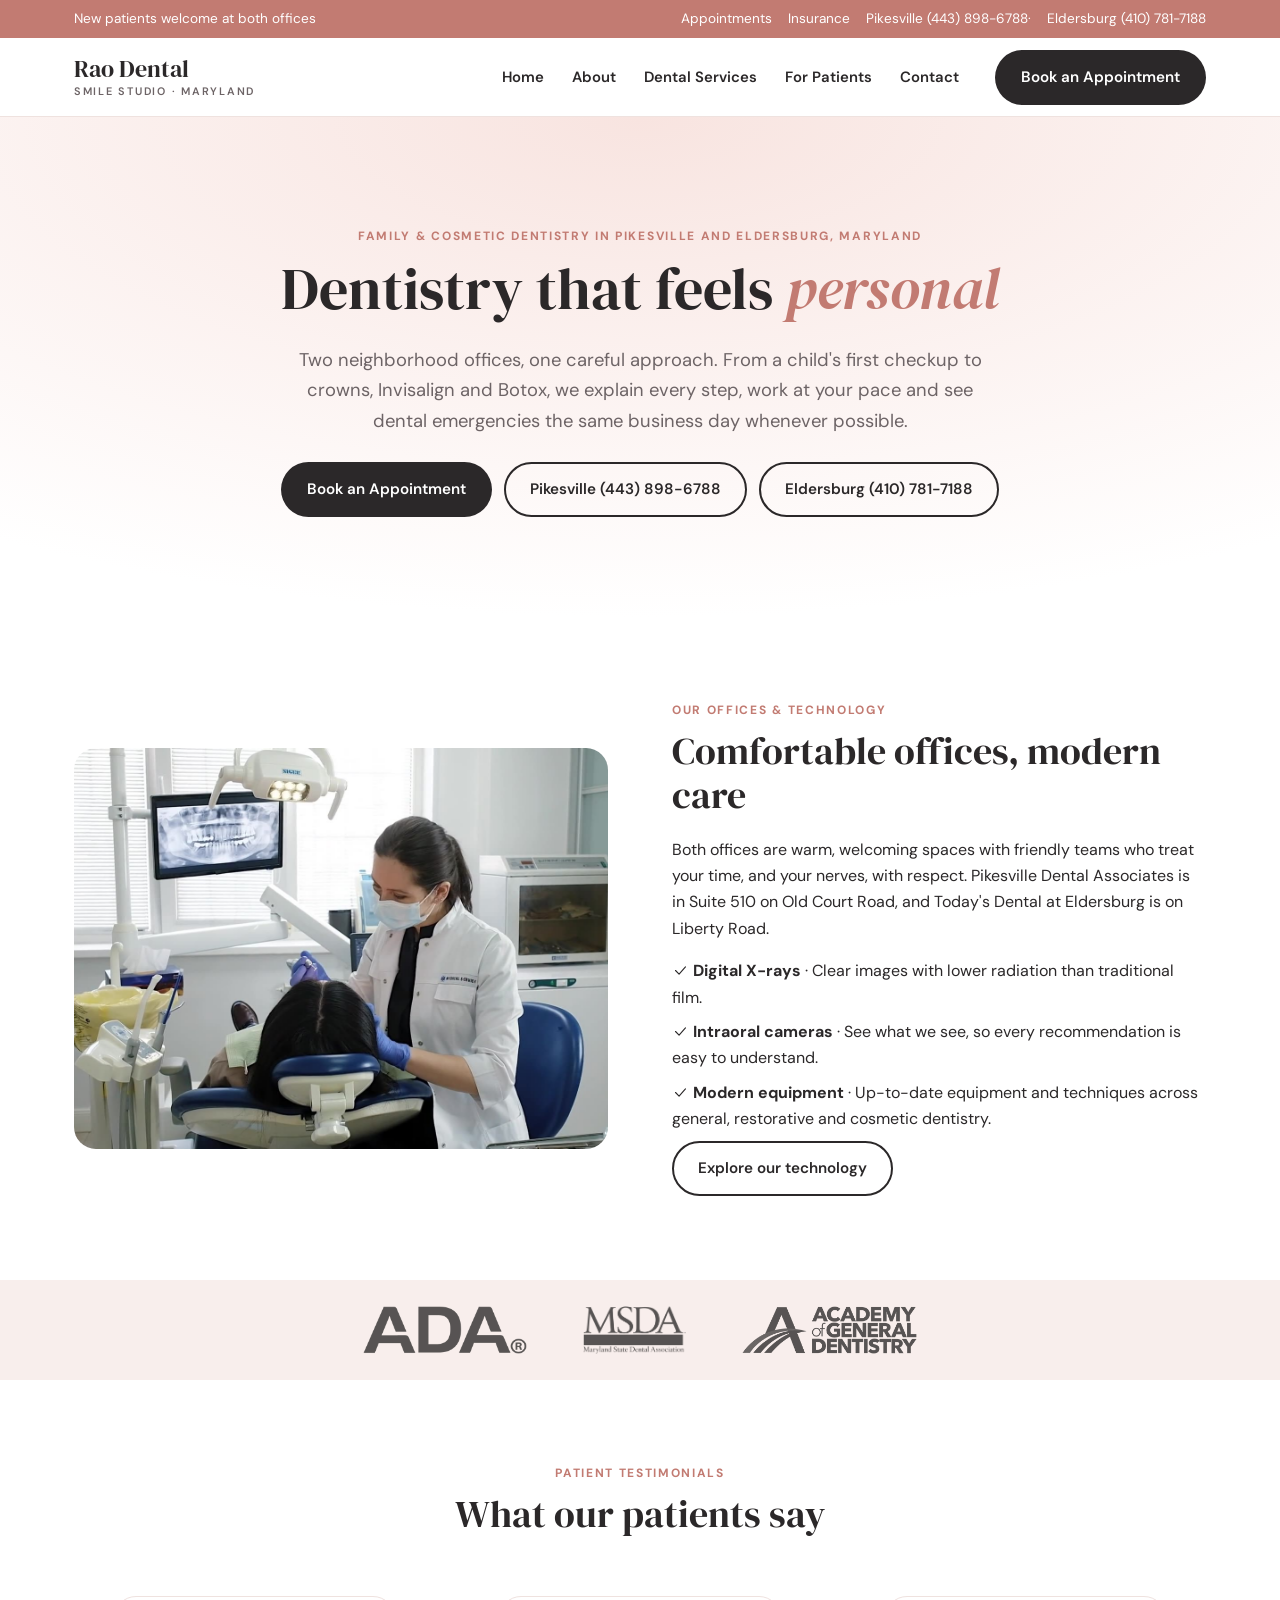
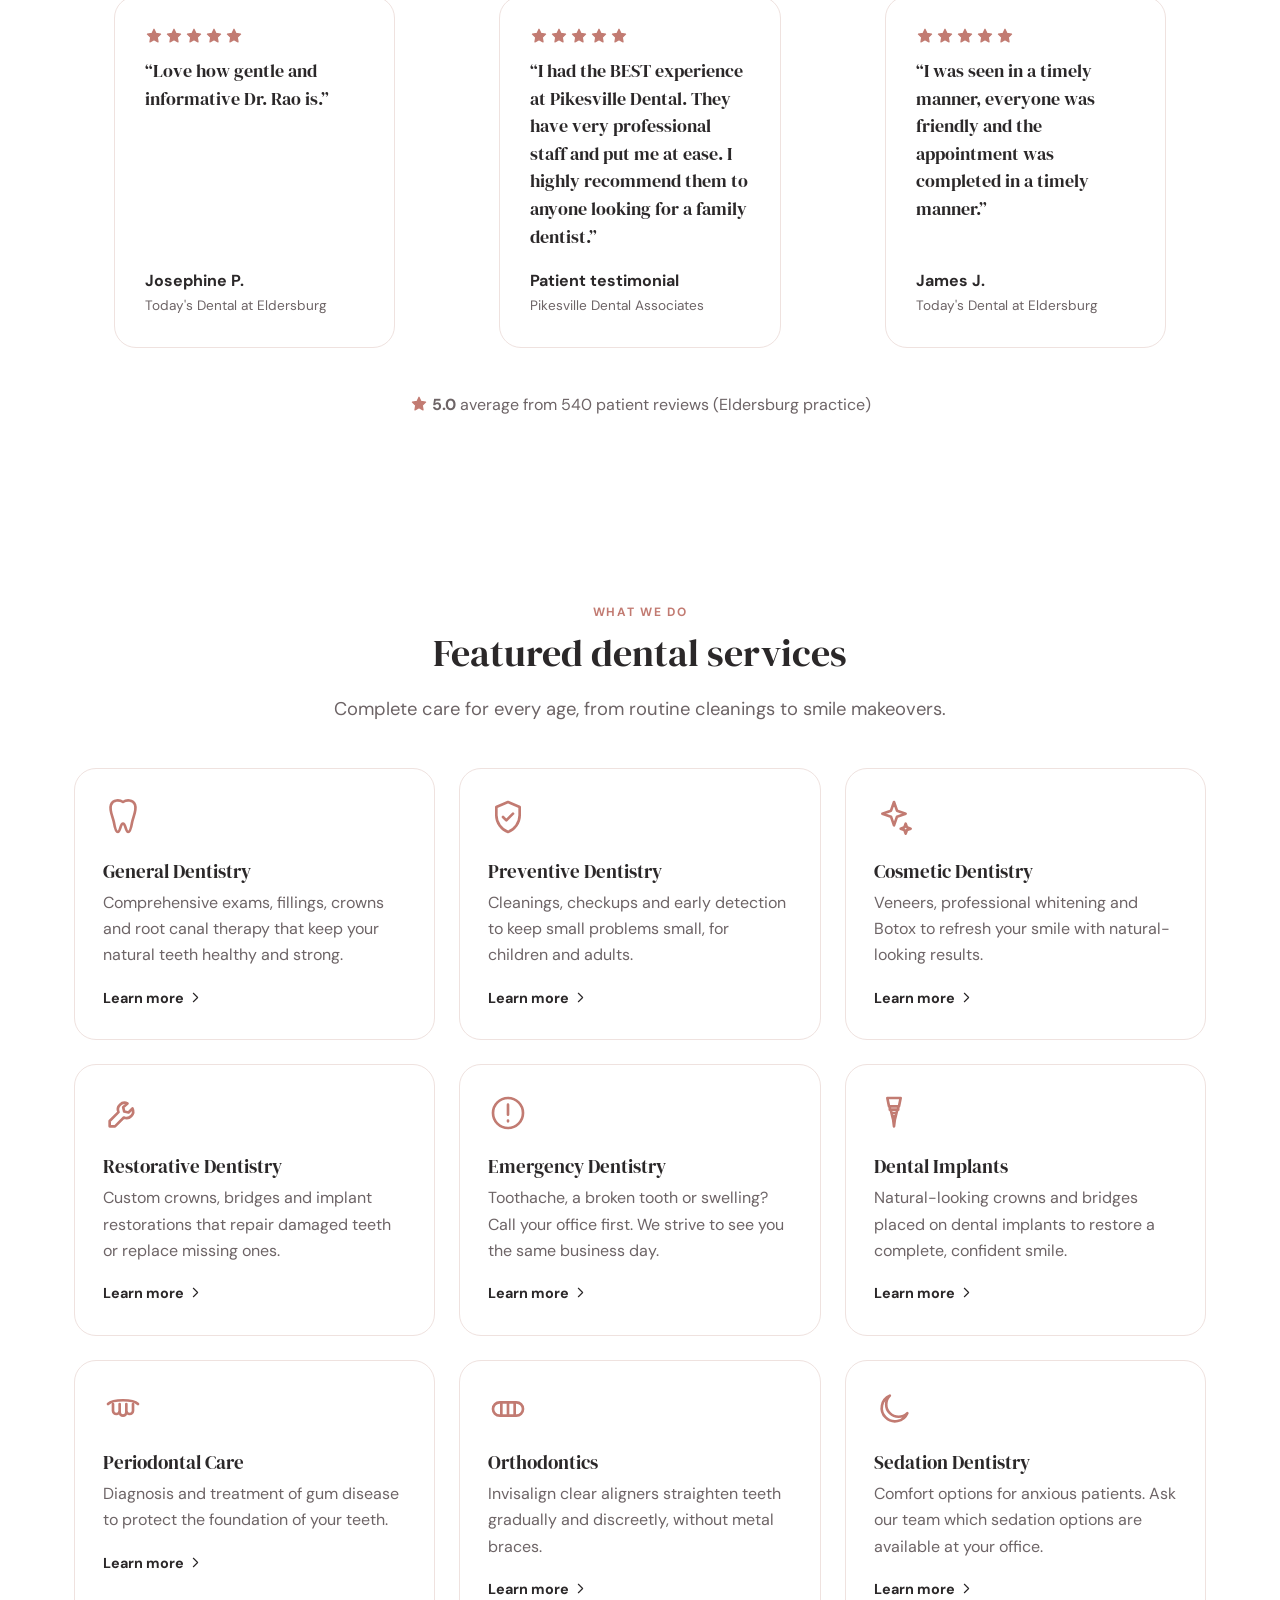
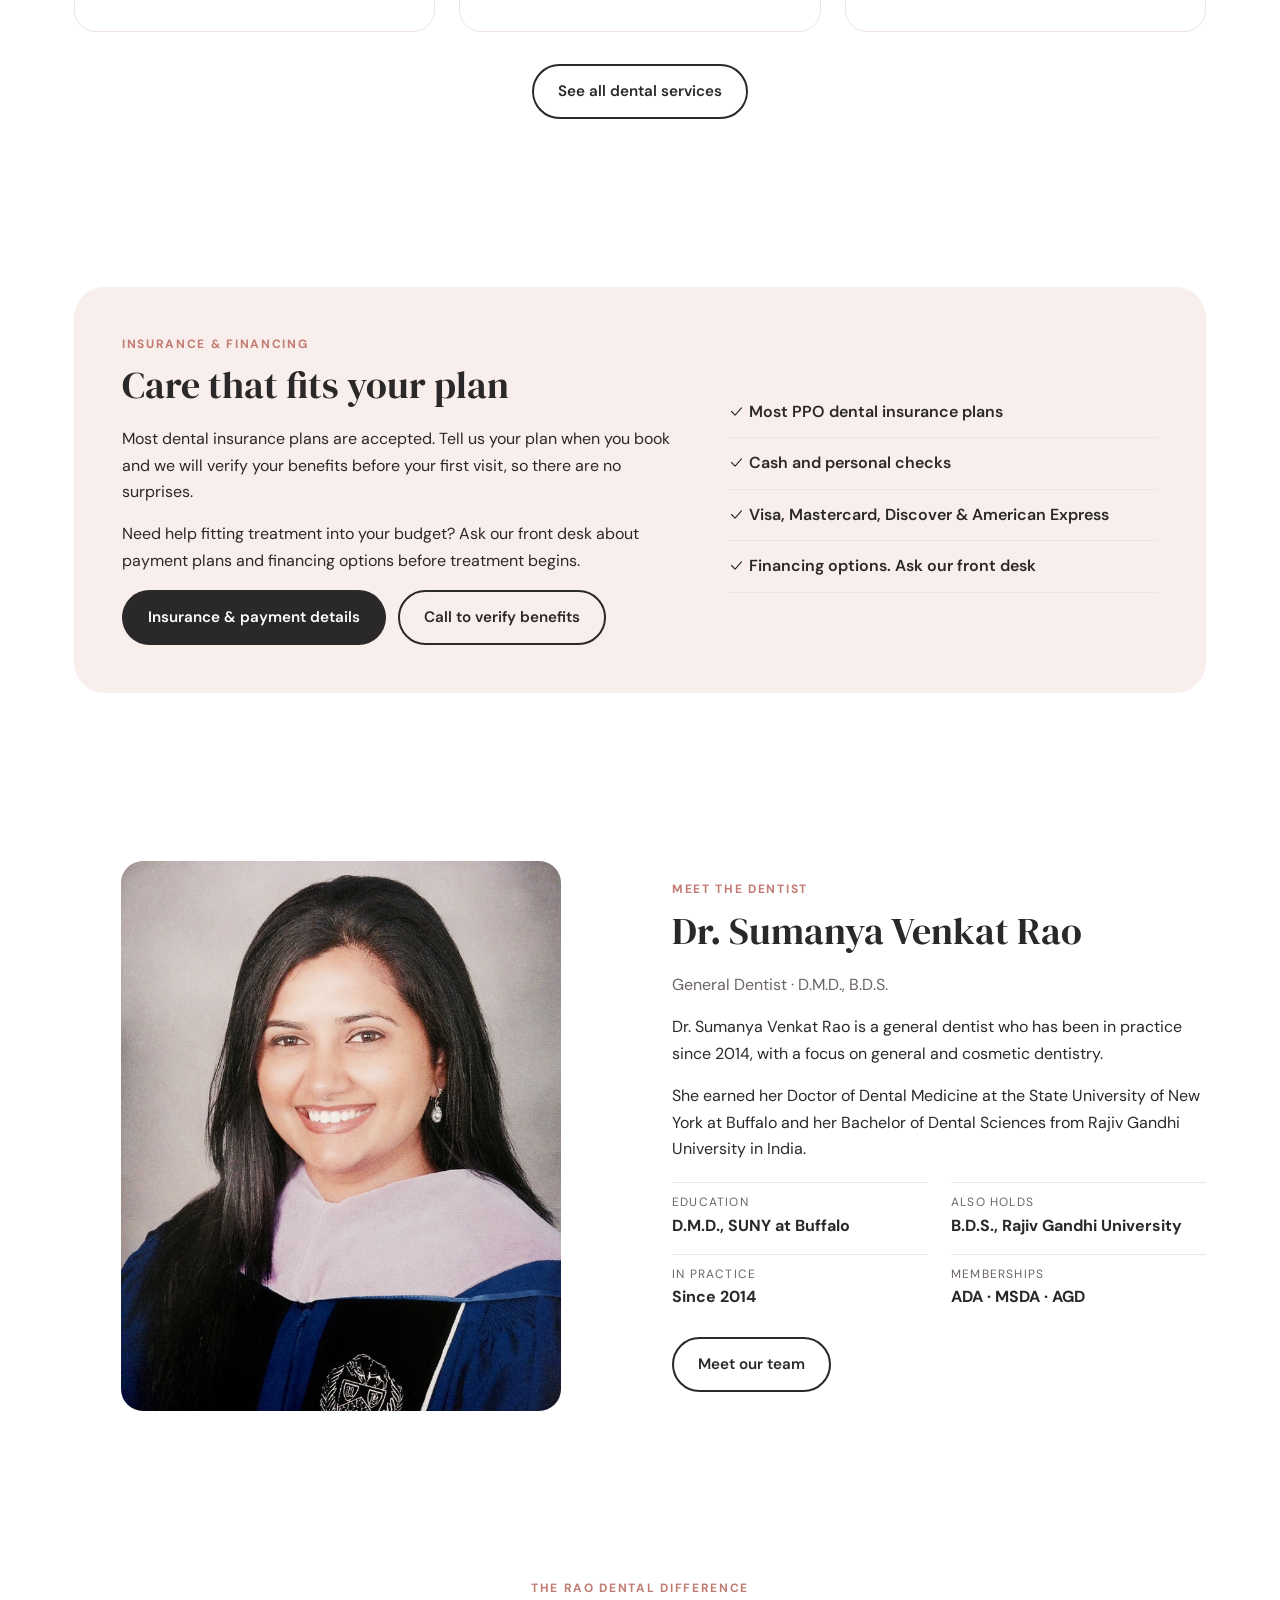
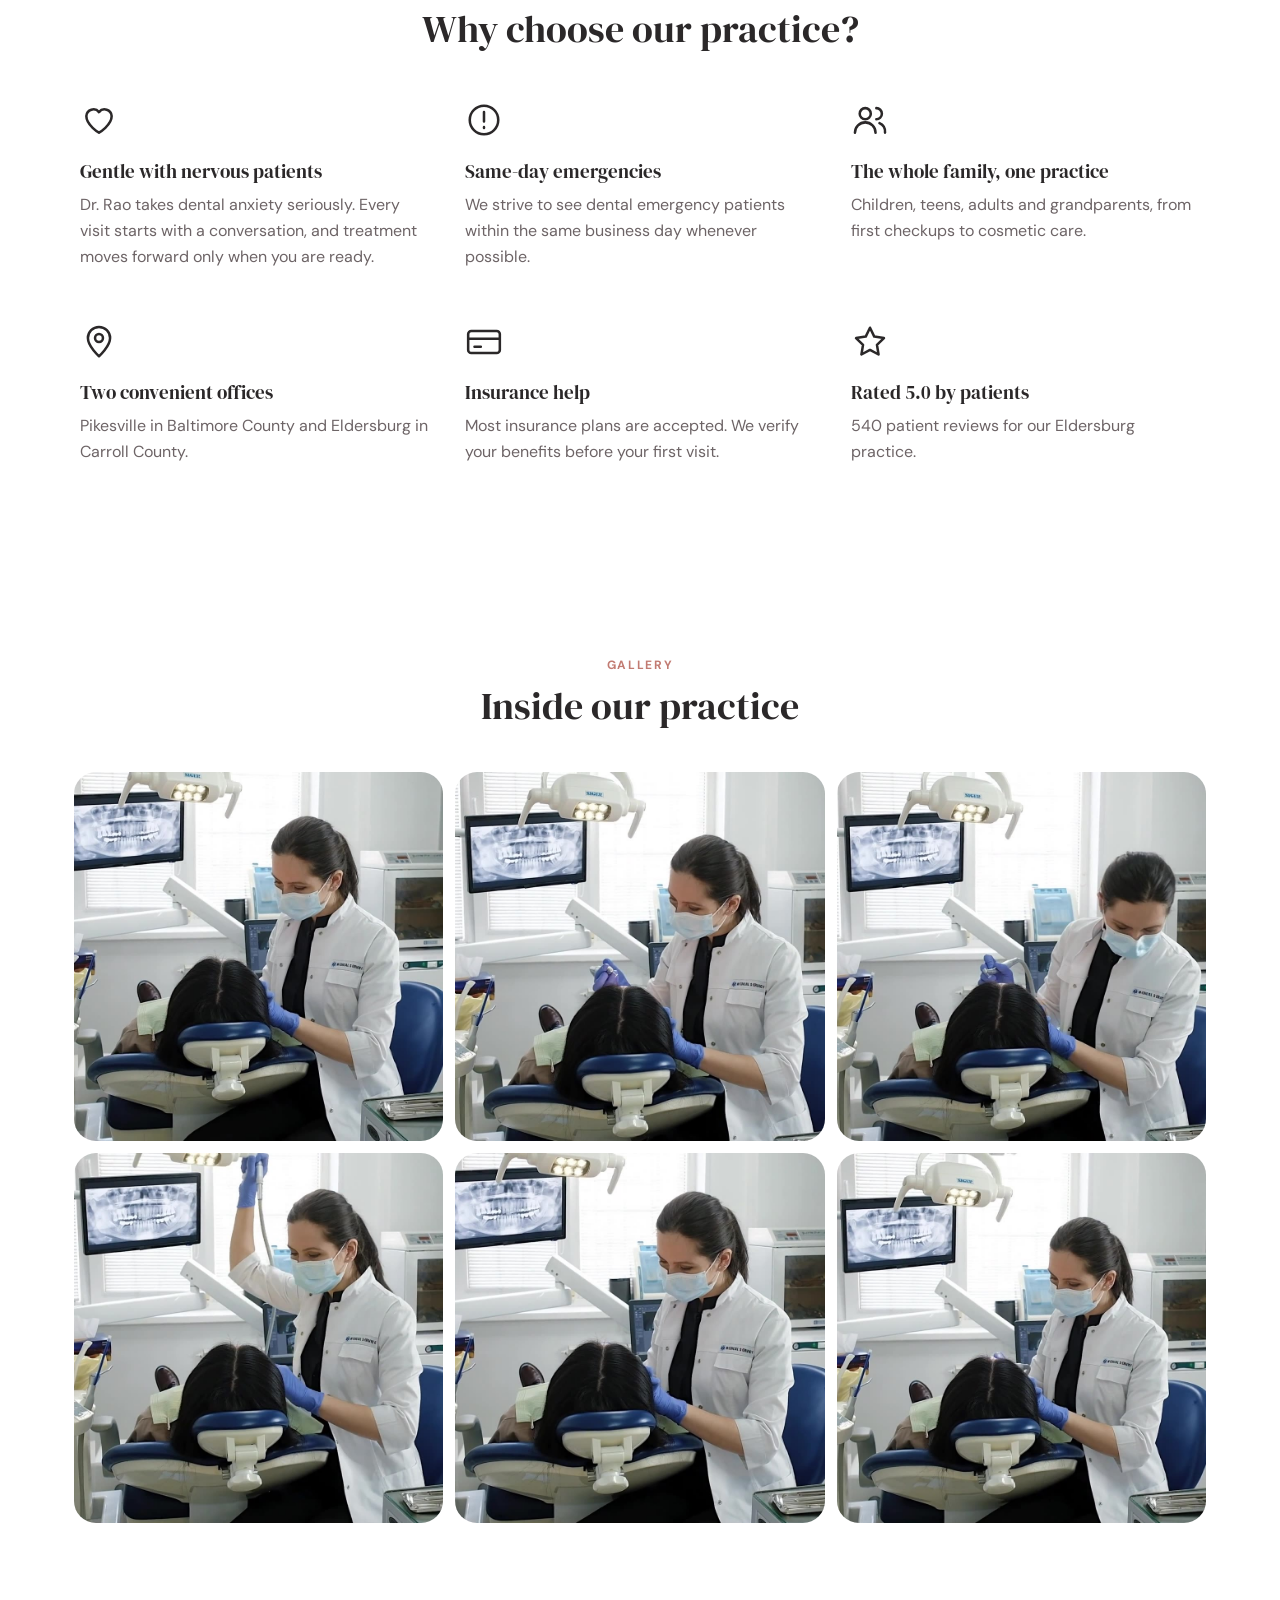
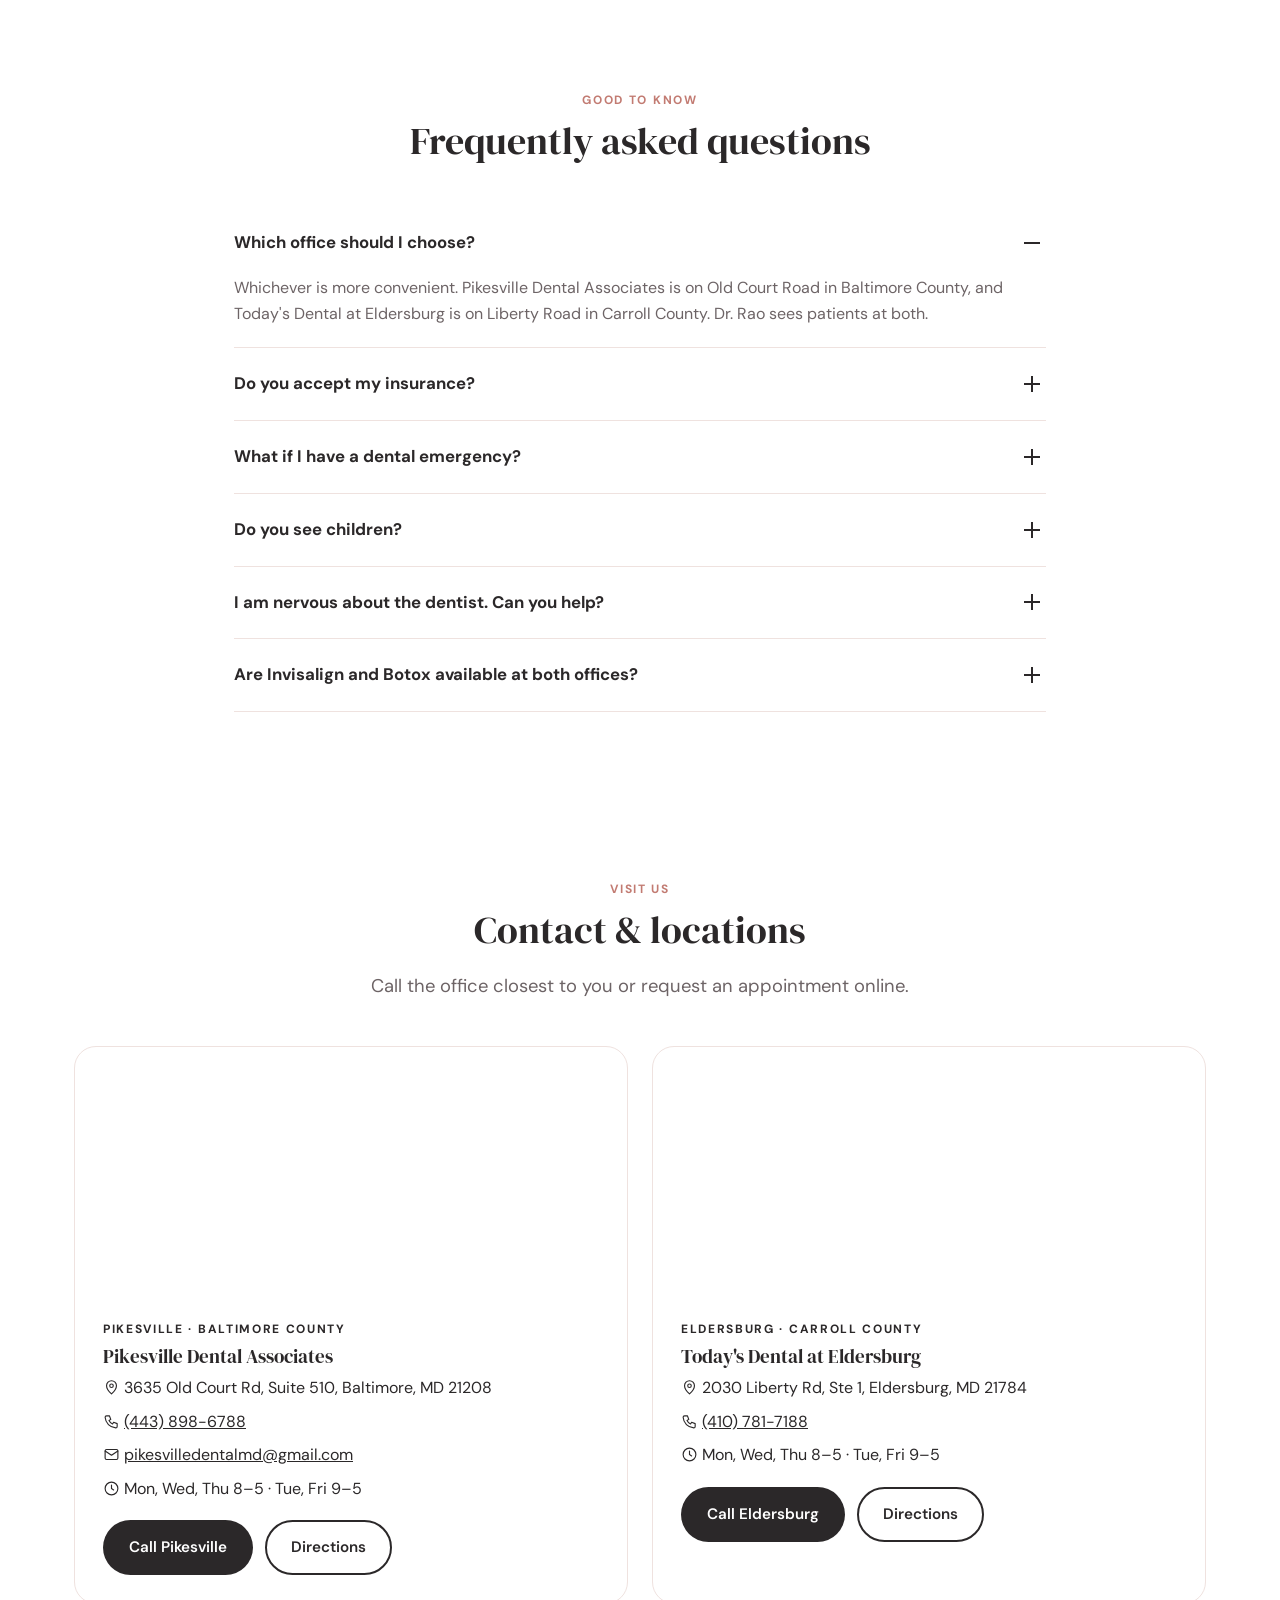
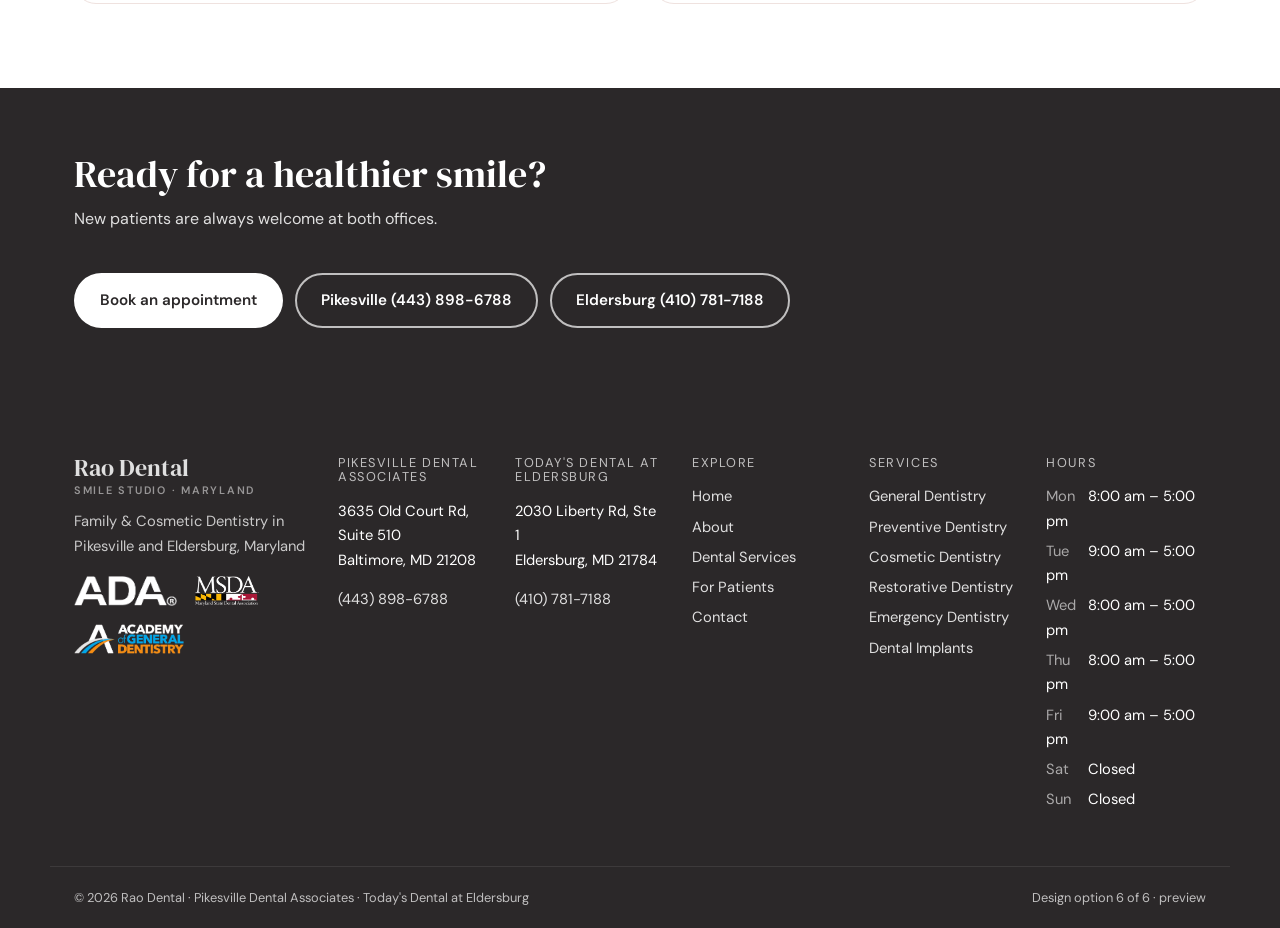
==== index.html @ 19548660 "Rao Dental design option 6: original layout with full sitemap Co-Authored-By: Claude Opus 5.5 <norep" ====
<!doctype html><html lang="en"><head><meta charset="utf-8"><meta name="viewport" content="width=device-width,initial-scale=1">
<title>Family &amp; Cosmetic Dentistry | Rao Dental</title><meta name="description" content="Family &amp; Cosmetic Dentistry in Pikesville and Eldersburg, Maryland"><meta name="robots" content="noindex">
<link rel="icon" href="img/rao-favicon.svg"><link rel="preconnect" href="https://fonts.googleapis.com"><link rel="preconnect" href="https://fonts.gstatic.com" crossorigin>
<link href="https://fonts.googleapis.com/css2?family=DM+Serif+Display:ital@0;1&family=DM+Sans:wght@400;500;700&display=swap" rel="stylesheet"><link rel="stylesheet" href="css/site.css"></head>
<body class="style-6"><a class="skip" href="#main">Skip to content</a><div class="util"><div class="wrap"><span>New patients welcome at both offices</span><span class="util-r"><a href="contact.html#appointment">Appointments</a><a href="patients.html#insurance">Insurance</a><a href="tel:+14438986788">Pikesville (443) 898-6788</a> · <a href="tel:+14107817188">Eldersburg (410) 781-7188</a></span></div></div><header class="site-header"><div class="wrap hdr"><a class="logo" href="index.html"><span>Rao Dental<small>Smile Studio · Maryland</small></span></a><input type="checkbox" id="nav-t" class="nav-t" aria-label="Menu"><label for="nav-t" class="burger"><svg class="ic" viewBox="0 0 24 24" fill="none" stroke="currentColor" stroke-width="1.6" stroke-linecap="round" stroke-linejoin="round" aria-hidden="true"><path d="M4 7h16M4 12h16M4 17h16"/></svg></label><nav aria-label="Main"><ul class="nav"><li><a href="index.html" aria-current="page">Home</a></li><li class="has-sub"><a href="about.html">About</a><ul class="sub"><li><a href="about.html#practice">About Our Practice</a></li><li><a href="about.html#team">Meet Our Dentist &amp; Team</a></li><li><a href="about.html#office">Our Office</a></li><li><a href="about.html#technology">Dental Technology</a></li><li><a href="about.html#philosophy">Our Philosophy</a></li></ul></li><li class="has-sub"><a href="services.html">Dental Services</a><ul class="sub"><li><a href="services.html#general">General Dentistry</a></li><li><a href="services.html#preventive">Preventive Dentistry</a></li><li><a href="services.html#cosmetic">Cosmetic Dentistry</a></li><li><a href="services.html#restorative">Restorative Dentistry</a></li><li><a href="services.html#emergency">Emergency Dentistry</a></li><li><a href="services.html#implants">Dental Implants</a></li><li><a href="services.html#periodontal">Periodontal Care</a></li><li><a href="services.html#orthodontics">Orthodontics</a></li><li><a href="services.html#sedation">Sedation Dentistry</a></li></ul></li><li class="has-sub"><a href="patients.html">For Patients</a><ul class="sub"><li><a href="patients.html#new-patients">New Patient Information</a></li><li><a href="patients.html#first-visit">Your First Visit</a></li><li><a href="patients.html#forms">Patient Forms</a></li><li><a href="patients.html#insurance">Insurance &amp; Financing</a></li><li><a href="patients.html#payment">Payment Options</a></li><li><a href="patients.html#faq">Patient FAQs</a></li><li><a href="patients.html#post-op">Post-Operative Instructions</a></li></ul></li><li class="has-sub"><a href="contact.html">Contact</a><ul class="sub"><li><a href="contact.html#info">Contact Information</a></li><li><a href="contact.html#hours">Office Hours</a></li><li><a href="contact.html#location">Location &amp; Directions</a></li><li><a href="contact.html#appointment">Request an Appointment</a></li></ul></li></ul></nav><div class="hdr-cta"><a class="btn btn-primary" href="contact.html#appointment">Book an Appointment</a></div></div></header><main id="main"><section class="hero hero-tc"><div class="wrap"><p class="eyebrow">Family &amp; Cosmetic Dentistry in Pikesville and Eldersburg, Maryland</p><h1>Dentistry that feels <em>personal</em></h1><p class="lead">Two neighborhood offices, one careful approach. From a child&#x27;s first checkup to crowns, Invisalign and Botox, we explain every step, work at your pace and see dental emergencies the same business day whenever possible.</p><div class="btn-row center"><a class="btn btn-primary" href="contact.html#appointment">Book an Appointment</a><a class="btn btn-ghost" href="tel:+14438986788">Pikesville (443) 898-6788</a><a class="btn btn-ghost" href="tel:+14107817188">Eldersburg (410) 781-7188</a></div></div></section><section class="sec office-sec" id="office"><div class="wrap"><div class="split"><div class="split-media"><img src="img/frame-4.jpg" alt="Dental treatment room" loading="lazy"></div><div class="split-text"><p class="eyebrow">Our offices &amp; technology</p><h2>Comfortable offices, modern care</h2><p>Both offices are warm, welcoming spaces with friendly teams who treat your time, and your nerves, with respect. Pikesville Dental Associates is in Suite 510 on Old Court Road, and Today&#x27;s Dental at Eldersburg is on Liberty Road.</p><p class="tick"><svg class="ic sm" viewBox="0 0 24 24" fill="none" stroke="currentColor" stroke-width="1.6" stroke-linecap="round" stroke-linejoin="round" aria-hidden="true"><path d="M5 12l5 5 9-10"/></svg> <strong>Digital X-rays</strong> · Clear images with lower radiation than traditional film.</p><p class="tick"><svg class="ic sm" viewBox="0 0 24 24" fill="none" stroke="currentColor" stroke-width="1.6" stroke-linecap="round" stroke-linejoin="round" aria-hidden="true"><path d="M5 12l5 5 9-10"/></svg> <strong>Intraoral cameras</strong> · See what we see, so every recommendation is easy to understand.</p><p class="tick"><svg class="ic sm" viewBox="0 0 24 24" fill="none" stroke="currentColor" stroke-width="1.6" stroke-linecap="round" stroke-linejoin="round" aria-hidden="true"><path d="M5 12l5 5 9-10"/></svg> <strong>Modern equipment</strong> · Up-to-date equipment and techniques across general, restorative and cosmetic dentistry.</p><a class="btn btn-ghost" href="about.html#technology">Explore our technology</a></div></div></div></section><section class="trust"><div class="wrap"><div class="badges"><img src="img/assoc-ada-white.png" alt="ADA member" loading="lazy"><img src="img/assoc-msda-white.png" alt="MSDA member" loading="lazy"><img src="img/assoc-agd-white.png" alt="AGD member" loading="lazy"></div></div></section><section class="sec rev-sec" id="reviews"><div class="wrap"><header class="sec-head center"><p class="eyebrow">Patient testimonials</p><h2>What our patients say</h2></header><div class="grid g3 tst"><figure class="card quote"><span class="stars"><svg class="ic st" viewBox="0 0 24 24" fill="none" stroke="currentColor" stroke-width="1.6" stroke-linecap="round" stroke-linejoin="round" aria-hidden="true"><path d="M12 3l2.7 5.6 6.1.9-4.4 4.3 1 6.1L12 17l-5.4 2.9 1-6.1L3.2 9.5l6.1-.9L12 3z"/></svg><svg class="ic st" viewBox="0 0 24 24" fill="none" stroke="currentColor" stroke-width="1.6" stroke-linecap="round" stroke-linejoin="round" aria-hidden="true"><path d="M12 3l2.7 5.6 6.1.9-4.4 4.3 1 6.1L12 17l-5.4 2.9 1-6.1L3.2 9.5l6.1-.9L12 3z"/></svg><svg class="ic st" viewBox="0 0 24 24" fill="none" stroke="currentColor" stroke-width="1.6" stroke-linecap="round" stroke-linejoin="round" aria-hidden="true"><path d="M12 3l2.7 5.6 6.1.9-4.4 4.3 1 6.1L12 17l-5.4 2.9 1-6.1L3.2 9.5l6.1-.9L12 3z"/></svg><svg class="ic st" viewBox="0 0 24 24" fill="none" stroke="currentColor" stroke-width="1.6" stroke-linecap="round" stroke-linejoin="round" aria-hidden="true"><path d="M12 3l2.7 5.6 6.1.9-4.4 4.3 1 6.1L12 17l-5.4 2.9 1-6.1L3.2 9.5l6.1-.9L12 3z"/></svg><svg class="ic st" viewBox="0 0 24 24" fill="none" stroke="currentColor" stroke-width="1.6" stroke-linecap="round" stroke-linejoin="round" aria-hidden="true"><path d="M12 3l2.7 5.6 6.1.9-4.4 4.3 1 6.1L12 17l-5.4 2.9 1-6.1L3.2 9.5l6.1-.9L12 3z"/></svg></span><blockquote>“Love how gentle and informative Dr. Rao is.”</blockquote><figcaption><strong>Josephine P.</strong><span>Today&#x27;s Dental at Eldersburg</span></figcaption></figure><figure class="card quote"><span class="stars"><svg class="ic st" viewBox="0 0 24 24" fill="none" stroke="currentColor" stroke-width="1.6" stroke-linecap="round" stroke-linejoin="round" aria-hidden="true"><path d="M12 3l2.7 5.6 6.1.9-4.4 4.3 1 6.1L12 17l-5.4 2.9 1-6.1L3.2 9.5l6.1-.9L12 3z"/></svg><svg class="ic st" viewBox="0 0 24 24" fill="none" stroke="currentColor" stroke-width="1.6" stroke-linecap="round" stroke-linejoin="round" aria-hidden="true"><path d="M12 3l2.7 5.6 6.1.9-4.4 4.3 1 6.1L12 17l-5.4 2.9 1-6.1L3.2 9.5l6.1-.9L12 3z"/></svg><svg class="ic st" viewBox="0 0 24 24" fill="none" stroke="currentColor" stroke-width="1.6" stroke-linecap="round" stroke-linejoin="round" aria-hidden="true"><path d="M12 3l2.7 5.6 6.1.9-4.4 4.3 1 6.1L12 17l-5.4 2.9 1-6.1L3.2 9.5l6.1-.9L12 3z"/></svg><svg class="ic st" viewBox="0 0 24 24" fill="none" stroke="currentColor" stroke-width="1.6" stroke-linecap="round" stroke-linejoin="round" aria-hidden="true"><path d="M12 3l2.7 5.6 6.1.9-4.4 4.3 1 6.1L12 17l-5.4 2.9 1-6.1L3.2 9.5l6.1-.9L12 3z"/></svg><svg class="ic st" viewBox="0 0 24 24" fill="none" stroke="currentColor" stroke-width="1.6" stroke-linecap="round" stroke-linejoin="round" aria-hidden="true"><path d="M12 3l2.7 5.6 6.1.9-4.4 4.3 1 6.1L12 17l-5.4 2.9 1-6.1L3.2 9.5l6.1-.9L12 3z"/></svg></span><blockquote>“I had the BEST experience at Pikesville Dental. They have very professional staff and put me at ease. I highly recommend them to anyone looking for a family dentist.”</blockquote><figcaption><strong>Patient testimonial</strong><span>Pikesville Dental Associates</span></figcaption></figure><figure class="card quote"><span class="stars"><svg class="ic st" viewBox="0 0 24 24" fill="none" stroke="currentColor" stroke-width="1.6" stroke-linecap="round" stroke-linejoin="round" aria-hidden="true"><path d="M12 3l2.7 5.6 6.1.9-4.4 4.3 1 6.1L12 17l-5.4 2.9 1-6.1L3.2 9.5l6.1-.9L12 3z"/></svg><svg class="ic st" viewBox="0 0 24 24" fill="none" stroke="currentColor" stroke-width="1.6" stroke-linecap="round" stroke-linejoin="round" aria-hidden="true"><path d="M12 3l2.7 5.6 6.1.9-4.4 4.3 1 6.1L12 17l-5.4 2.9 1-6.1L3.2 9.5l6.1-.9L12 3z"/></svg><svg class="ic st" viewBox="0 0 24 24" fill="none" stroke="currentColor" stroke-width="1.6" stroke-linecap="round" stroke-linejoin="round" aria-hidden="true"><path d="M12 3l2.7 5.6 6.1.9-4.4 4.3 1 6.1L12 17l-5.4 2.9 1-6.1L3.2 9.5l6.1-.9L12 3z"/></svg><svg class="ic st" viewBox="0 0 24 24" fill="none" stroke="currentColor" stroke-width="1.6" stroke-linecap="round" stroke-linejoin="round" aria-hidden="true"><path d="M12 3l2.7 5.6 6.1.9-4.4 4.3 1 6.1L12 17l-5.4 2.9 1-6.1L3.2 9.5l6.1-.9L12 3z"/></svg><svg class="ic st" viewBox="0 0 24 24" fill="none" stroke="currentColor" stroke-width="1.6" stroke-linecap="round" stroke-linejoin="round" aria-hidden="true"><path d="M12 3l2.7 5.6 6.1.9-4.4 4.3 1 6.1L12 17l-5.4 2.9 1-6.1L3.2 9.5l6.1-.9L12 3z"/></svg></span><blockquote>“I was seen in a timely manner, everyone was friendly and the appointment was completed in a timely manner.”</blockquote><figcaption><strong>James J.</strong><span>Today&#x27;s Dental at Eldersburg</span></figcaption></figure></div><p class="rating-note"><svg class="ic st" viewBox="0 0 24 24" fill="none" stroke="currentColor" stroke-width="1.6" stroke-linecap="round" stroke-linejoin="round" aria-hidden="true"><path d="M12 3l2.7 5.6 6.1.9-4.4 4.3 1 6.1L12 17l-5.4 2.9 1-6.1L3.2 9.5l6.1-.9L12 3z"/></svg> <strong>5.0</strong> average from 540 patient reviews (Eldersburg practice)</p></div></section><section class="sec svc-sec" id="services"><div class="wrap"><header class="sec-head center"><p class="eyebrow">What we do</p><h2>Featured dental services</h2><p class="lead">Complete care for every age, from routine cleanings to smile makeovers.</p></header><div class="grid g3 svc-grid"><a class="card svc" href="services.html#general"><div class="card-body"><svg class="ic svc-ic" viewBox="0 0 24 24" fill="none" stroke="currentColor" stroke-width="1.6" stroke-linecap="round" stroke-linejoin="round" aria-hidden="true"><path d="M12 3c-2-1.4-6-1.6-7.2 1.6C3.6 8 6 12 6.6 15.5c.5 3 1 5.5 2.3 5.5 1.6 0 1.4-5 3.1-5s1.5 5 3.1 5c1.3 0 1.8-2.5 2.3-5.5C18 12 20.4 8 19.2 4.6 18 1.4 14 1.6 12 3z"/></svg><h3>General Dentistry</h3><p>Comprehensive exams, fillings, crowns and root canal therapy that keep your natural teeth healthy and strong.</p><span class="more">Learn more <svg class="ic sm" viewBox="0 0 24 24" fill="none" stroke="currentColor" stroke-width="1.6" stroke-linecap="round" stroke-linejoin="round" aria-hidden="true"><path d="M9 6l6 6-6 6"/></svg></span></div></a><a class="card svc" href="services.html#preventive"><div class="card-body"><svg class="ic svc-ic" viewBox="0 0 24 24" fill="none" stroke="currentColor" stroke-width="1.6" stroke-linecap="round" stroke-linejoin="round" aria-hidden="true"><path d="M12 3l7 3v5c0 4.5-3 8.5-7 10-4-1.5-7-5.5-7-10V6l7-3z"/><path d="M9 12l2 2 4-4"/></svg><h3>Preventive Dentistry</h3><p>Cleanings, checkups and early detection to keep small problems small, for children and adults.</p><span class="more">Learn more <svg class="ic sm" viewBox="0 0 24 24" fill="none" stroke="currentColor" stroke-width="1.6" stroke-linecap="round" stroke-linejoin="round" aria-hidden="true"><path d="M9 6l6 6-6 6"/></svg></span></div></a><a class="card svc" href="services.html#cosmetic"><div class="card-body"><svg class="ic svc-ic" viewBox="0 0 24 24" fill="none" stroke="currentColor" stroke-width="1.6" stroke-linecap="round" stroke-linejoin="round" aria-hidden="true"><path d="M12 3l1.8 5.2L19 10l-5.2 1.8L12 17l-1.8-5.2L5 10l5.2-1.8L12 3z"/><path d="M19 16l.8 2.2L22 19l-2.2.8L19 22l-.8-2.2L16 19l2.2-.8z"/></svg><h3>Cosmetic Dentistry</h3><p>Veneers, professional whitening and Botox to refresh your smile with natural-looking results.</p><span class="more">Learn more <svg class="ic sm" viewBox="0 0 24 24" fill="none" stroke="currentColor" stroke-width="1.6" stroke-linecap="round" stroke-linejoin="round" aria-hidden="true"><path d="M9 6l6 6-6 6"/></svg></span></div></a><a class="card svc" href="services.html#restorative"><div class="card-body"><svg class="ic svc-ic" viewBox="0 0 24 24" fill="none" stroke="currentColor" stroke-width="1.6" stroke-linecap="round" stroke-linejoin="round" aria-hidden="true"><path d="M14.7 6.3a4 4 0 0 0-5.4 5.2L4 16.8V20h3.2l5.3-5.3a4 4 0 0 0 5.2-5.4l-2.4 2.4-2.6-.6-.6-2.6 2.6-2.2z"/></svg><h3>Restorative Dentistry</h3><p>Custom crowns, bridges and implant restorations that repair damaged teeth or replace missing ones.</p><span class="more">Learn more <svg class="ic sm" viewBox="0 0 24 24" fill="none" stroke="currentColor" stroke-width="1.6" stroke-linecap="round" stroke-linejoin="round" aria-hidden="true"><path d="M9 6l6 6-6 6"/></svg></span></div></a><a class="card svc" href="services.html#emergency"><div class="card-body"><svg class="ic svc-ic" viewBox="0 0 24 24" fill="none" stroke="currentColor" stroke-width="1.6" stroke-linecap="round" stroke-linejoin="round" aria-hidden="true"><circle cx="12" cy="12" r="9"/><path d="M12 7v6M12 16.5v.5"/></svg><h3>Emergency Dentistry</h3><p>Toothache, a broken tooth or swelling? Call your office first. We strive to see you the same business day.</p><span class="more">Learn more <svg class="ic sm" viewBox="0 0 24 24" fill="none" stroke="currentColor" stroke-width="1.6" stroke-linecap="round" stroke-linejoin="round" aria-hidden="true"><path d="M9 6l6 6-6 6"/></svg></span></div></a><a class="card svc" href="services.html#implants"><div class="card-body"><svg class="ic svc-ic" viewBox="0 0 24 24" fill="none" stroke="currentColor" stroke-width="1.6" stroke-linecap="round" stroke-linejoin="round" aria-hidden="true"><path d="M8 3h8l-1 5H9L8 3z"/><path d="M9.5 8v2h5V8M10 10l.5 2h3l.5-2M10.5 12l.5 2h2l.5-2M11 14l.5 2h1l.5-2M11.5 16l.5 4 .5-4"/></svg><h3>Dental Implants</h3><p>Natural-looking crowns and bridges placed on dental implants to restore a complete, confident smile.</p><span class="more">Learn more <svg class="ic sm" viewBox="0 0 24 24" fill="none" stroke="currentColor" stroke-width="1.6" stroke-linecap="round" stroke-linejoin="round" aria-hidden="true"><path d="M9 6l6 6-6 6"/></svg></span></div></a><a class="card svc" href="services.html#periodontal"><div class="card-body"><svg class="ic svc-ic" viewBox="0 0 24 24" fill="none" stroke="currentColor" stroke-width="1.6" stroke-linecap="round" stroke-linejoin="round" aria-hidden="true"><path d="M3 9c3-3 15-3 18 0"/><path d="M6 9v4a2 2 0 0 0 4 0V9M10 9v5a2 2 0 0 0 4 0V9M14 9v4a2 2 0 0 0 4 0V9"/></svg><h3>Periodontal Care</h3><p>Diagnosis and treatment of gum disease to protect the foundation of your teeth.</p><span class="more">Learn more <svg class="ic sm" viewBox="0 0 24 24" fill="none" stroke="currentColor" stroke-width="1.6" stroke-linecap="round" stroke-linejoin="round" aria-hidden="true"><path d="M9 6l6 6-6 6"/></svg></span></div></a><a class="card svc" href="services.html#orthodontics"><div class="card-body"><svg class="ic svc-ic" viewBox="0 0 24 24" fill="none" stroke="currentColor" stroke-width="1.6" stroke-linecap="round" stroke-linejoin="round" aria-hidden="true"><rect x="3" y="8" width="18" height="8" rx="4"/><path d="M8 8v8M12 8v8M16 8v8"/></svg><h3>Orthodontics</h3><p>Invisalign clear aligners straighten teeth gradually and discreetly, without metal braces.</p><span class="more">Learn more <svg class="ic sm" viewBox="0 0 24 24" fill="none" stroke="currentColor" stroke-width="1.6" stroke-linecap="round" stroke-linejoin="round" aria-hidden="true"><path d="M9 6l6 6-6 6"/></svg></span></div></a><a class="card svc" href="services.html#sedation"><div class="card-body"><svg class="ic svc-ic" viewBox="0 0 24 24" fill="none" stroke="currentColor" stroke-width="1.6" stroke-linecap="round" stroke-linejoin="round" aria-hidden="true"><path d="M20 14.5A8 8 0 1 1 9.5 4a6.5 6.5 0 0 0 10.5 10.5z"/></svg><h3>Sedation Dentistry</h3><p>Comfort options for anxious patients. Ask our team which sedation options are available at your office.</p><span class="more">Learn more <svg class="ic sm" viewBox="0 0 24 24" fill="none" stroke="currentColor" stroke-width="1.6" stroke-linecap="round" stroke-linejoin="round" aria-hidden="true"><path d="M9 6l6 6-6 6"/></svg></span></div></a></div><div class="center mt"><a class="btn btn-ghost" href="services.html">See all dental services</a></div></div></section><section class="sec ins-sec" id="insurance"><div class="wrap"><div class="ins"><div class="ins-text"><p class="eyebrow">Insurance &amp; financing</p><h2>Care that fits your plan</h2><p>Most dental insurance plans are accepted. Tell us your plan when you book and we will verify your benefits before your first visit, so there are no surprises.</p><p>Need help fitting treatment into your budget? Ask our front desk about payment plans and financing options before treatment begins.</p><div class="btn-row"><a class="btn btn-primary" href="patients.html#insurance">Insurance &amp; payment details</a><a class="btn btn-ghost" href="tel:+14438986788">Call to verify benefits</a></div></div><ul class="ins-list"><li><svg class="ic sm" viewBox="0 0 24 24" fill="none" stroke="currentColor" stroke-width="1.6" stroke-linecap="round" stroke-linejoin="round" aria-hidden="true"><path d="M5 12l5 5 9-10"/></svg> Most PPO dental insurance plans</li><li><svg class="ic sm" viewBox="0 0 24 24" fill="none" stroke="currentColor" stroke-width="1.6" stroke-linecap="round" stroke-linejoin="round" aria-hidden="true"><path d="M5 12l5 5 9-10"/></svg> Cash and personal checks</li><li><svg class="ic sm" viewBox="0 0 24 24" fill="none" stroke="currentColor" stroke-width="1.6" stroke-linecap="round" stroke-linejoin="round" aria-hidden="true"><path d="M5 12l5 5 9-10"/></svg> Visa, Mastercard, Discover &amp; American Express</li><li><svg class="ic sm" viewBox="0 0 24 24" fill="none" stroke="currentColor" stroke-width="1.6" stroke-linecap="round" stroke-linejoin="round" aria-hidden="true"><path d="M5 12l5 5 9-10"/></svg> Financing options. Ask our front desk</li></ul></div></div></section><section class="sec doc-sec" id="dentist"><div class="wrap"><div class="split"><div class="split-media portrait"><img src="img/dr-rao-portrait.jpg" alt="Dr. Sumanya Venkat Rao" loading="lazy"></div><div class="split-text"><p class="eyebrow">Meet the dentist</p><h2>Dr. Sumanya Venkat Rao</h2><p class="muted">General Dentist · D.M.D., B.D.S.</p><p>Dr. Sumanya Venkat Rao is a general dentist who has been in practice since 2014, with a focus on general and cosmetic dentistry.</p><p>She earned her Doctor of Dental Medicine at the State University of New York at Buffalo and her Bachelor of Dental Sciences from Rajiv Gandhi University in India.</p><ul class="facts"><li><span>Education</span><strong>D.M.D., SUNY at Buffalo</strong></li><li><span>Also holds</span><strong>B.D.S., Rajiv Gandhi University</strong></li><li><span>In practice</span><strong>Since 2014</strong></li><li><span>Memberships</span><strong>ADA · MSDA · AGD</strong></li></ul><a class="btn btn-ghost" href="about.html#team">Meet our team</a></div></div></div></section><section class="sec why-sec" id="why"><div class="wrap"><header class="sec-head center"><p class="eyebrow">The Rao Dental difference</p><h2>Why choose our practice?</h2></header><div class="grid g3 why"><div class="why-item"><svg class="ic why-ic" viewBox="0 0 24 24" fill="none" stroke="currentColor" stroke-width="1.6" stroke-linecap="round" stroke-linejoin="round" aria-hidden="true"><path d="M12 20s-8-4.7-8-10.5A4.5 4.5 0 0 1 12 7a4.5 4.5 0 0 1 8 2.5C20 15.3 12 20 12 20z"/></svg><h3>Gentle with nervous patients</h3><p>Dr. Rao takes dental anxiety seriously. Every visit starts with a conversation, and treatment moves forward only when you are ready.</p></div><div class="why-item"><svg class="ic why-ic" viewBox="0 0 24 24" fill="none" stroke="currentColor" stroke-width="1.6" stroke-linecap="round" stroke-linejoin="round" aria-hidden="true"><circle cx="12" cy="12" r="9"/><path d="M12 7v6M12 16.5v.5"/></svg><h3>Same-day emergencies</h3><p>We strive to see dental emergency patients within the same business day whenever possible.</p></div><div class="why-item"><svg class="ic why-ic" viewBox="0 0 24 24" fill="none" stroke="currentColor" stroke-width="1.6" stroke-linecap="round" stroke-linejoin="round" aria-hidden="true"><circle cx="9" cy="8" r="3.5"/><path d="M2.5 20a6.5 6.5 0 0 1 13 0M16 4.5a3.5 3.5 0 0 1 0 7M18 14a6 6 0 0 1 3.5 6"/></svg><h3>The whole family, one practice</h3><p>Children, teens, adults and grandparents, from first checkups to cosmetic care.</p></div><div class="why-item"><svg class="ic why-ic" viewBox="0 0 24 24" fill="none" stroke="currentColor" stroke-width="1.6" stroke-linecap="round" stroke-linejoin="round" aria-hidden="true"><path d="M12 21s-7-6.2-7-11.5a7 7 0 0 1 14 0C19 14.8 12 21 12 21z"/><circle cx="12" cy="9.5" r="2.5"/></svg><h3>Two convenient offices</h3><p>Pikesville in Baltimore County and Eldersburg in Carroll County.</p></div><div class="why-item"><svg class="ic why-ic" viewBox="0 0 24 24" fill="none" stroke="currentColor" stroke-width="1.6" stroke-linecap="round" stroke-linejoin="round" aria-hidden="true"><rect x="2" y="5" width="20" height="14" rx="2"/><path d="M2 10h20M6 15h4"/></svg><h3>Insurance help</h3><p>Most insurance plans are accepted. We verify your benefits before your first visit.</p></div><div class="why-item"><svg class="ic why-ic" viewBox="0 0 24 24" fill="none" stroke="currentColor" stroke-width="1.6" stroke-linecap="round" stroke-linejoin="round" aria-hidden="true"><path d="M12 3l2.7 5.6 6.1.9-4.4 4.3 1 6.1L12 17l-5.4 2.9 1-6.1L3.2 9.5l6.1-.9L12 3z"/></svg><h3>Rated 5.0 by patients</h3><p>540 patient reviews for our Eldersburg practice.</p></div></div></div></section><section class="sec gal-sec" id="gallery"><div class="wrap"><header class="sec-head center"><p class="eyebrow">Gallery</p><h2>Inside our practice</h2></header><div class="gallery"><img src="img/frame-13.jpg" alt="Rao Dental care" loading="lazy"><img src="img/frame-4.jpg" alt="Rao Dental care" loading="lazy"><img src="img/frame-7.jpg" alt="Rao Dental care" loading="lazy"><img src="img/frame-1.jpg" alt="Rao Dental care" loading="lazy"><img src="img/frame-16.jpg" alt="Rao Dental care" loading="lazy"><img src="img/frame-10.jpg" alt="Rao Dental care" loading="lazy"></div></div></section><section class="sec faq-sec narrow" id="faq"><div class="wrap"><header class="sec-head center"><p class="eyebrow">Good to know</p><h2>Frequently asked questions</h2></header><div class="faq"><details open><summary>Which office should I choose?<span class="plus" aria-hidden="true"></span></summary><p>Whichever is more convenient. Pikesville Dental Associates is on Old Court Road in Baltimore County, and Today&#x27;s Dental at Eldersburg is on Liberty Road in Carroll County. Dr. Rao sees patients at both.</p></details><details><summary>Do you accept my insurance?<span class="plus" aria-hidden="true"></span></summary><p>Most dental insurance plans are accepted. Tell us your plan when you book and we will verify your coverage before you come in.</p></details><details><summary>What if I have a dental emergency?<span class="plus" aria-hidden="true"></span></summary><p>Call your office right away. We strive to see emergency patients within the same business day whenever possible.</p></details><details><summary>Do you see children?<span class="plus" aria-hidden="true"></span></summary><p>Yes. We care for children, teens and adults, and we keep first visits friendly and relaxed.</p></details><details><summary>I am nervous about the dentist. Can you help?<span class="plus" aria-hidden="true"></span></summary><p>Absolutely. Dr. Rao is experienced with anxious patients. We explain each step, you set the pace, and we pause whenever you ask.</p></details><details><summary>Are Invisalign and Botox available at both offices?<span class="plus" aria-hidden="true"></span></summary><p>Please call the office you plan to visit and our team will confirm availability and schedule a consultation.</p></details></div></div></section><section class="sec contact-sec" id="contact"><div class="wrap"><header class="sec-head center"><p class="eyebrow">Visit us</p><h2>Contact &amp; locations</h2><p class="lead">Call the office closest to you or request an appointment online.</p></header><div class="grid g2 offices"><div class="card office"><iframe class="map" title="Map to Pikesville Dental Associates" src="https://maps.google.com/maps?q=3635+Old+Court+Rd%2C+Suite+510%2C+Baltimore%2C+MD+21208&output=embed" loading="lazy"></iframe><div class="card-body"><p class="eyebrow">Pikesville · Baltimore County</p><h3>Pikesville Dental Associates</h3><p><svg class="ic sm" viewBox="0 0 24 24" fill="none" stroke="currentColor" stroke-width="1.6" stroke-linecap="round" stroke-linejoin="round" aria-hidden="true"><path d="M12 21s-7-6.2-7-11.5a7 7 0 0 1 14 0C19 14.8 12 21 12 21z"/><circle cx="12" cy="9.5" r="2.5"/></svg> 3635 Old Court Rd, Suite 510, Baltimore, MD 21208</p><p><svg class="ic sm" viewBox="0 0 24 24" fill="none" stroke="currentColor" stroke-width="1.6" stroke-linecap="round" stroke-linejoin="round" aria-hidden="true"><path d="M5 4h4l2 5-2.5 1.5a11 11 0 0 0 5 5L15 13l5 2v4a2 2 0 0 1-2 2A16 16 0 0 1 3 6a2 2 0 0 1 2-2z"/></svg> <a href="tel:+14438986788">(443) 898-6788</a></p><p><svg class="ic sm" viewBox="0 0 24 24" fill="none" stroke="currentColor" stroke-width="1.6" stroke-linecap="round" stroke-linejoin="round" aria-hidden="true"><rect x="3" y="5" width="18" height="14" rx="2"/><path d="M3 7l9 6 9-6"/></svg> <a href="mailto:pikesvilledentalmd@gmail.com">pikesvilledentalmd@gmail.com</a></p><p><svg class="ic sm" viewBox="0 0 24 24" fill="none" stroke="currentColor" stroke-width="1.6" stroke-linecap="round" stroke-linejoin="round" aria-hidden="true"><circle cx="12" cy="12" r="9"/><path d="M12 7v5l3 2"/></svg> Mon, Wed, Thu 8–5 · Tue, Fri 9–5</p><div class="btn-row"><a class="btn btn-primary" href="tel:+14438986788">Call Pikesville</a><a class="btn btn-ghost" href="https://www.google.com/maps/dir/?api=1&destination=3635+Old+Court+Rd%2C+Suite+510%2C+Baltimore%2C+MD+21208">Directions</a></div></div></div><div class="card office"><iframe class="map" title="Map to Today&#x27;s Dental at Eldersburg" src="https://maps.google.com/maps?q=2030+Liberty+Rd%2C+Ste+1%2C+Eldersburg%2C+MD+21784&output=embed" loading="lazy"></iframe><div class="card-body"><p class="eyebrow">Eldersburg · Carroll County</p><h3>Today&#x27;s Dental at Eldersburg</h3><p><svg class="ic sm" viewBox="0 0 24 24" fill="none" stroke="currentColor" stroke-width="1.6" stroke-linecap="round" stroke-linejoin="round" aria-hidden="true"><path d="M12 21s-7-6.2-7-11.5a7 7 0 0 1 14 0C19 14.8 12 21 12 21z"/><circle cx="12" cy="9.5" r="2.5"/></svg> 2030 Liberty Rd, Ste 1, Eldersburg, MD 21784</p><p><svg class="ic sm" viewBox="0 0 24 24" fill="none" stroke="currentColor" stroke-width="1.6" stroke-linecap="round" stroke-linejoin="round" aria-hidden="true"><path d="M5 4h4l2 5-2.5 1.5a11 11 0 0 0 5 5L15 13l5 2v4a2 2 0 0 1-2 2A16 16 0 0 1 3 6a2 2 0 0 1 2-2z"/></svg> <a href="tel:+14107817188">(410) 781-7188</a></p><p><svg class="ic sm" viewBox="0 0 24 24" fill="none" stroke="currentColor" stroke-width="1.6" stroke-linecap="round" stroke-linejoin="round" aria-hidden="true"><circle cx="12" cy="12" r="9"/><path d="M12 7v5l3 2"/></svg> Mon, Wed, Thu 8–5 · Tue, Fri 9–5</p><div class="btn-row"><a class="btn btn-primary" href="tel:+14107817188">Call Eldersburg</a><a class="btn btn-ghost" href="https://www.google.com/maps/dir/?api=1&destination=2030+Liberty+Rd%2C+Ste+1%2C+Eldersburg%2C+MD+21784">Directions</a></div></div></div></div></div></section><section class="cta-band"><div class="wrap"><div><h2>Ready for a healthier smile?</h2><p>New patients are always welcome at both offices.</p></div><div class="btn-row"><a class="btn btn-light" href="contact.html#appointment">Book an appointment</a><a class="btn btn-outline-light" href="tel:+14438986788">Pikesville (443) 898-6788</a><a class="btn btn-outline-light" href="tel:+14107817188">Eldersburg (410) 781-7188</a></div></div></section></main><footer class="site-footer"><div class="wrap fgrid"><div class="fbrand"><a class="logo" href="index.html"><span>Rao Dental<small>Smile Studio · Maryland</small></span></a><p>Family &amp; Cosmetic Dentistry in Pikesville and Eldersburg, Maryland</p><div class="badges"><img src="img/assoc-ada-white.png" alt="ADA member" loading="lazy"><img src="img/assoc-msda-white.png" alt="MSDA member" loading="lazy"><img src="img/assoc-agd-white.png" alt="AGD member" loading="lazy"></div></div><div><h4>Pikesville Dental Associates</h4><p>3635 Old Court Rd, Suite 510<br>Baltimore, MD 21208</p><p><a href="tel:+14438986788">(443) 898-6788</a></p></div><div><h4>Today&#x27;s Dental at Eldersburg</h4><p>2030 Liberty Rd, Ste 1<br>Eldersburg, MD 21784</p><p><a href="tel:+14107817188">(410) 781-7188</a></p></div><div><h4>Explore</h4><ul><li><a href="index.html">Home</a></li><li><a href="about.html">About</a></li><li><a href="services.html">Dental Services</a></li><li><a href="patients.html">For Patients</a></li><li><a href="contact.html">Contact</a></li></ul></div><div><h4>Services</h4><ul><li><a href="services.html#general">General Dentistry</a></li><li><a href="services.html#preventive">Preventive Dentistry</a></li><li><a href="services.html#cosmetic">Cosmetic Dentistry</a></li><li><a href="services.html#restorative">Restorative Dentistry</a></li><li><a href="services.html#emergency">Emergency Dentistry</a></li><li><a href="services.html#implants">Dental Implants</a></li></ul></div><div><h4>Hours</h4><ul class="fh"><li><span>Mon</span> 8:00 am – 5:00 pm</li><li><span>Tue</span> 9:00 am – 5:00 pm</li><li><span>Wed</span> 8:00 am – 5:00 pm</li><li><span>Thu</span> 8:00 am – 5:00 pm</li><li><span>Fri</span> 9:00 am – 5:00 pm</li><li><span>Sat</span> Closed</li><li><span>Sun</span> Closed</li></ul></div></div><div class="wrap fbot"><span>© 2026 Rao Dental · Pikesville Dental Associates · Today's Dental at Eldersburg</span><span>Design option 6 of 6 · preview</span></div></footer><div class="sticky-bar"><a href="tel:+14438986788"><svg class="ic sm" viewBox="0 0 24 24" fill="none" stroke="currentColor" stroke-width="1.6" stroke-linecap="round" stroke-linejoin="round" aria-hidden="true"><path d="M5 4h4l2 5-2.5 1.5a11 11 0 0 0 5 5L15 13l5 2v4a2 2 0 0 1-2 2A16 16 0 0 1 3 6a2 2 0 0 1 2-2z"/></svg> Call</a><a class="primary" href="contact.html#appointment"><svg class="ic sm" viewBox="0 0 24 24" fill="none" stroke="currentColor" stroke-width="1.6" stroke-linecap="round" stroke-linejoin="round" aria-hidden="true"><rect x="3" y="5" width="18" height="16" rx="2"/><path d="M3 10h18M8 3v4M16 3v4"/></svg> Book</a></div></body></html>
---- css/site.css ----
/* Rao Dental design options: shared base. Themes set the variables below. */
:root{--bg:#fff;--bg2:#f5f6f8;--ink:#1d2430;--muted:#5b6574;--line:#e3e6ea;--pri:#1f4e79;--pri-ink:#fff;--acc:#c8a24a;--dark:#14243a;--dark-ink:#fff;
--radius:10px;--btn-radius:6px;--shadow:0 6px 24px rgba(20,30,50,.08);--head:Georgia,serif;--body:system-ui,sans-serif;--wrap:1180px;--hw:600}
*{box-sizing:border-box}html{scroll-behavior:smooth;scroll-padding-top:110px}
body{margin:0;background:var(--bg);color:var(--ink);font:16px/1.65 var(--body);-webkit-font-smoothing:antialiased}
img{max-width:100%;display:block}a{color:var(--pri)}
h1,h2,h3,h4{font-family:var(--head);font-weight:var(--hw);line-height:1.15;margin:0 0 .5em;color:inherit}
h1{font-size:clamp(2.1rem,4.6vw,3.6rem)}h2{font-size:clamp(1.6rem,3vw,2.4rem)}h3{font-size:1.2rem}
p{margin:0 0 1em}.wrap{max-width:var(--wrap);margin:0 auto;padding:0 24px}
.skip{position:absolute;left:-999px}.skip:focus{left:12px;top:12px;background:#fff;padding:8px 12px;z-index:99}
.ic{width:24px;height:24px;flex:none}.ic.sm{width:17px;height:17px;vertical-align:-3px}.ic.big{width:44px;height:44px}
.eyebrow{text-transform:uppercase;letter-spacing:.14em;font-size:.75rem;font-weight:700;color:var(--acc);margin-bottom:.7em}
.lead{font-size:1.15rem;color:var(--muted)}.muted{color:var(--muted)}.fine{font-size:.85rem;color:var(--muted)}
.center{text-align:center}.mt{margin-top:32px}.mt-l{margin-top:56px}
/* buttons */
.btn{display:inline-flex;align-items:center;gap:8px;padding:13px 24px;border-radius:var(--btn-radius);font-weight:600;font-size:.95rem;text-decoration:none;border:2px solid transparent;transition:.2s;cursor:pointer;font-family:var(--body)}
.btn-primary{background:var(--pri);color:var(--pri-ink)}.btn-primary:hover{filter:brightness(1.1);transform:translateY(-1px)}
.btn-ghost{border-color:currentColor;color:var(--pri);background:transparent}.btn-ghost:hover{background:var(--pri);color:var(--pri-ink);border-color:var(--pri)}
.btn-light{background:#fff;color:var(--dark)}.btn-outline-light{border-color:rgba(255,255,255,.7);color:#fff}.btn-outline-light:hover{background:#fff;color:var(--dark)}
.btn-row{display:flex;flex-wrap:wrap;gap:12px;margin-top:8px}.btn-row.center{justify-content:center}
/* utility + header */
.util{background:var(--dark);color:var(--dark-ink);font-size:.85rem}.util .wrap{display:flex;justify-content:space-between;gap:16px;padding-top:8px;padding-bottom:8px;flex-wrap:wrap}
.util a{color:inherit;text-decoration:none;margin-left:16px}.util a:hover{text-decoration:underline}.util-r{display:flex;flex-wrap:wrap;align-items:center}
.site-header{background:var(--bg);border-bottom:1px solid var(--line);position:sticky;top:0;z-index:50}
.hdr{display:flex;align-items:center;gap:24px;min-height:78px}
.logo{display:flex;align-items:center;gap:10px;text-decoration:none;color:var(--ink);font-family:var(--head);font-size:1.5rem;font-weight:var(--hw);line-height:1}
.logo small{display:block;font-family:var(--body);font-size:.68rem;letter-spacing:.16em;text-transform:uppercase;color:var(--muted);margin-top:5px;font-weight:600}
.logo-mark{width:34px;height:34px}
nav{margin-left:auto}.nav{list-style:none;margin:0;padding:0;display:flex;gap:4px}
.nav>li{position:relative}.nav>li>a{display:block;padding:10px 12px;text-decoration:none;color:var(--ink);font-weight:600;font-size:.93rem;border-radius:6px}
.nav>li>a:hover,.nav>li>a[aria-current]{color:var(--pri)}
.sub{list-style:none;margin:0;padding:8px;position:absolute;left:0;top:100%;min-width:250px;background:#fff;border:1px solid var(--line);border-radius:10px;box-shadow:var(--shadow);opacity:0;visibility:hidden;transform:translateY(6px);transition:.18s}
.has-sub:hover .sub,.has-sub:focus-within .sub{opacity:1;visibility:visible;transform:none}
.sub a{display:block;padding:8px 12px;color:var(--ink);text-decoration:none;font-size:.9rem;border-radius:6px}.sub a:hover{background:var(--bg2);color:var(--pri)}
.nav-t{display:none}.burger{display:none;cursor:pointer;color:var(--ink);margin-left:auto}
/* sections */
.sec{padding:84px 0}.sec.alt{background:var(--bg2)}.sec.narrow .wrap{max-width:860px}
.sec-head{max-width:720px;margin-bottom:44px}.sec-head.center{margin-left:auto;margin-right:auto;text-align:center}
.grid{display:grid;gap:24px}.g2{grid-template-columns:repeat(2,1fr)}.g3{grid-template-columns:repeat(3,1fr)}.g4{grid-template-columns:repeat(4,1fr)}.tight{gap:14px 18px}
.card{background:var(--bg);border:1px solid var(--line);border-radius:var(--radius);overflow:hidden;color:inherit;text-decoration:none;display:block}
.card-body{padding:28px}.card h3{margin-bottom:.4em}.card p{color:var(--muted)}
a.card{transition:.2s}a.card:hover{transform:translateY(-3px);box-shadow:var(--shadow)}
.svc .more{font-weight:700;color:var(--pri);font-size:.9rem}.svc-ic{width:40px;height:40px;color:var(--pri);margin-bottom:14px}
.svc .num{display:block;font-family:var(--head);color:var(--acc);font-size:1.1rem;margin-bottom:6px}
.svc-img{aspect-ratio:16/10;background-size:cover;background-position:center}
/* hero */
.hero{position:relative}
.hero-photo{background-size:cover;background-position:center;color:#fff;padding:150px 0 130px}
.hero-photo::before{content:"";position:absolute;inset:0;background:var(--hero-tint,rgba(10,20,40,.55))}.hero-photo .wrap{position:relative}
.hero-photo.center{text-align:center}.hero-photo.center .lead{max-width:680px;margin:0 auto 20px;color:rgba(255,255,255,.9)}.hero-photo.center .btn-row{justify-content:center}
.hero-photo .eyebrow{color:var(--hero-eyebrow,#fff)}.hero-photo h1{max-width:820px}.hero-photo.center h1{margin:0 auto .4em}
.hero-box{max-width:620px}.hero-photo.left .lead{color:rgba(255,255,255,.88)}
.hero-split{padding:72px 0}.hero-img{position:relative}.hero-img img{border-radius:calc(var(--radius) * 1.6);aspect-ratio:4/3.4;object-fit:cover;width:100%}
.float-card{position:absolute;left:-18px;bottom:26px;background:var(--bg);color:var(--ink);padding:14px 18px;border-radius:12px;box-shadow:var(--shadow);display:flex;align-items:center;gap:8px}
.chips{list-style:none;padding:0;margin:26px 0 0;display:flex;flex-wrap:wrap;gap:10px 20px;font-size:.92rem;font-weight:600}.chips .ic{color:var(--pri)}
.hero-text{padding:70px 0 0}.hero-text .lead{max-width:720px}.hero-band{height:380px;background-size:cover;background-position:center 35%;margin-top:56px}
.hero-tc{padding:110px 0 100px;text-align:center}.hero-tc .lead{max-width:700px;margin:0 auto 26px}.hero-tc h1{max-width:900px;margin:0 auto .4em}
/* split */
.split{display:grid;grid-template-columns:1fr 1fr;gap:64px;align-items:center}.split.rev .split-media{order:2}
.split-media img{width:100%;border-radius:var(--radius);aspect-ratio:4/3;object-fit:cover}.split-media.portrait img{aspect-ratio:4/5;max-width:440px;margin:0 auto;object-position:top}
.facts{list-style:none;padding:0;margin:20px 0 26px;display:grid;grid-template-columns:1fr 1fr;gap:14px 24px}
.facts li{border-top:1px solid var(--line);padding-top:10px}.facts span{display:block;font-size:.75rem;text-transform:uppercase;letter-spacing:.1em;color:var(--muted)}
.tick{margin:.5em 0}.tick .ic{color:var(--pri)}
/* blocks */
.why-item{padding:6px}.why-ic,.tech-ic{width:38px;height:38px;color:var(--pri);margin-bottom:12px}.why-item p,.tech-item p{color:var(--muted)}
.quote{padding:30px;display:flex;flex-direction:column}.quote blockquote{margin:12px 0 18px;font-family:var(--head);font-size:1.15rem;line-height:1.5;flex:1}
.quote figcaption span{display:block;font-size:.85rem;color:var(--muted)}.stars{display:flex;gap:2px;color:var(--acc)}.st{width:18px;height:18px;fill:currentColor}
.rating-note{text-align:center;margin-top:28px;color:var(--muted)}.rating-note .st{color:var(--acc);vertical-align:-3px}
.ins{display:grid;grid-template-columns:1.3fr 1fr;gap:48px;align-items:center;background:var(--bg2);border-radius:calc(var(--radius) * 1.4);padding:48px}
.sec.alt .ins{background:var(--bg)}
.ins-list{list-style:none;padding:0;margin:0}.ins-list li{padding:12px 0;border-bottom:1px solid var(--line);font-weight:600}.ins-list .ic{color:var(--pri)}
.faq details{border-bottom:1px solid var(--line);padding:4px 0}.faq summary{cursor:pointer;list-style:none;padding:18px 40px 18px 0;font-weight:700;font-size:1.05rem;position:relative}
.faq summary::-webkit-details-marker{display:none}.faq p{color:var(--muted);padding-right:40px}
.plus{position:absolute;right:6px;top:50%;width:16px;height:16px;transform:translateY(-50%)}.plus::before,.plus::after{content:"";position:absolute;background:var(--pri);left:0;top:7px;width:16px;height:2px;transition:.2s}
.plus::after{transform:rotate(90deg)}details[open] .plus::after{transform:rotate(0)}
.hours{width:100%;border-collapse:collapse;margin:8px 0 12px}.hours th,.hours td{text-align:left;padding:8px 0;border-bottom:1px solid var(--line);font-weight:500}.hours td{text-align:right;color:var(--muted)}
.office p{margin:.45em 0;color:var(--ink)}.office .ic{color:var(--pri)}.office .btn-row{margin-top:18px}
.map{width:100%;height:240px;border:0;display:block;filter:grayscale(.2)}.map.tall{height:340px;border-radius:var(--radius);margin:6px 0 14px}
.steps{list-style:none;padding:0;margin:0;display:grid;grid-template-columns:repeat(3,1fr);gap:28px}
.step{display:inline-grid;place-items:center;width:44px;height:44px;border-radius:50%;background:var(--pri);color:var(--pri-ink);font-weight:700;margin-bottom:14px}
.steps p{color:var(--muted)}
.cta-band{background:var(--dark);color:var(--dark-ink);padding:64px 0}.cta-band .wrap{display:flex;justify-content:space-between;align-items:center;gap:32px;flex-wrap:wrap}
.cta-band p{opacity:.85;margin:0}.cta-band h2{margin-bottom:.25em}
.badges{display:flex;gap:28px;align-items:center;flex-wrap:wrap}.badges img{height:40px;width:auto}
.trust{background:var(--dark);padding:26px 0}.trust .badges{justify-content:center;gap:56px}.trust img{height:48px}
.quick{background:var(--bg2);border-bottom:1px solid var(--line)}.quick .grid{gap:0}
.q{display:flex;gap:14px;align-items:center;padding:26px 20px;text-decoration:none;color:var(--ink);border-right:1px solid var(--line)}.q:last-child{border-right:0}
.q .ic{color:var(--pri);width:30px;height:30px}.q small{display:block;color:var(--muted);font-size:.85rem}.q:hover strong{color:var(--pri)}
.notice{background:var(--acc-soft,#fff6e0);border-top:1px solid var(--line);border-bottom:1px solid var(--line)}
.notice .wrap{display:flex;gap:14px;align-items:center;padding-top:18px;padding-bottom:18px}.notice p{margin:0}.notice a{font-weight:700}.notice .ic{color:var(--acc)}
.intro{max-width:760px;margin:0 auto;text-align:center;font-size:1.1rem}.intro p{color:var(--muted)}
.gallery{display:grid;grid-template-columns:repeat(3,1fr);gap:12px}.gallery img{aspect-ratio:1;object-fit:cover;border-radius:var(--radius)}
/* inner pages */
.phero{background:var(--bg2);padding:64px 0 56px;border-bottom:1px solid var(--line)}.phero p{font-size:1.15rem;color:var(--muted);max-width:680px;margin:0}
.crumbs{padding:0!important;margin-bottom:18px;font-size:.85rem;color:var(--muted)}.crumbs a{color:var(--muted)}.crumbs span{margin:0 6px}
.team .member img,.avatar{aspect-ratio:1;width:100%;object-fit:cover;object-position:top}
.avatar{display:grid;place-items:center;background:var(--bg2);color:var(--pri);font-family:var(--head);font-size:3.4rem}
.big-quote{font-family:var(--head);font-size:clamp(1.4rem,2.6vw,2rem);max-width:860px;margin:0 auto 56px;text-align:center;line-height:1.4}
.promises{text-align:center}
.jump{display:flex;flex-wrap:wrap;gap:10px;margin-bottom:56px}.jump a{padding:9px 16px;border:1px solid var(--line);border-radius:999px;text-decoration:none;color:var(--ink);font-size:.9rem;font-weight:600}.jump a:hover{border-color:var(--pri);color:var(--pri)}
.svc-row{display:grid;grid-template-columns:1fr 1.15fr;gap:56px;align-items:center;padding:44px 0;border-top:1px solid var(--line)}.svc-row.rev .svc-row-media{order:2}
.svc-row-media{aspect-ratio:16/10;border-radius:var(--radius);background-size:cover;background-position:center;position:relative;display:grid;place-items:center;overflow:hidden}
.svc-row-media::before{content:"";position:absolute;inset:0;background:var(--svc-tint,rgba(15,30,55,.45))}.svc-row-media .ic{position:relative;color:#fff;width:64px;height:64px}
.checks{list-style:none;padding:0;margin:14px 0 22px}.checks li{padding:5px 0}.checks .ic{color:var(--pri)}.checks.cols{columns:2;gap:32px}
.form label{display:block;font-weight:600;font-size:.88rem;margin-bottom:14px}
.form input,.form select,.form textarea{display:block;width:100%;margin-top:6px;padding:12px 14px;border:1px solid var(--line);border-radius:var(--btn-radius);font:inherit;background:var(--bg);color:var(--ink)}
.form .ok{background:var(--bg2);padding:12px;border-radius:8px;margin-top:14px}
.form-card .ic{color:var(--pri);margin-bottom:12px}
/* footer */
.site-footer{background:var(--dark);color:var(--dark-ink);padding:64px 0 0;font-size:.92rem}
.site-footer a{color:inherit;opacity:.85;text-decoration:none}.site-footer a:hover{opacity:1;text-decoration:underline}
.fgrid{display:grid;grid-template-columns:1.6fr 1fr 1fr 1fr 1fr 1.1fr;gap:32px}.site-footer h4{font-family:var(--body);font-size:.8rem;text-transform:uppercase;letter-spacing:.12em;margin-bottom:14px;opacity:.7}
.site-footer ul{list-style:none;margin:0;padding:0}.site-footer li{margin:6px 0}.site-footer .logo{color:#fff;margin-bottom:14px}.site-footer .logo small{color:rgba(255,255,255,.6)}
.site-footer .logo-mark{filter:brightness(0) invert(1)}.fbrand p{opacity:.75}.fbrand .badges{gap:18px;margin-top:18px}.fbrand .badges img{height:30px}
.fh span{display:inline-block;width:38px;opacity:.6}.fbot{display:flex;justify-content:space-between;gap:16px;flex-wrap:wrap;border-top:1px solid rgba(255,255,255,.12);margin-top:48px;padding-top:20px;padding-bottom:20px;font-size:.8rem;opacity:.7}
.sticky-bar{display:none}
/* responsive */
@media (max-width:1080px){.hdr-cta{display:none}.fgrid{grid-template-columns:1fr 1fr 1fr}.fbrand{grid-column:1/-1}.g4{grid-template-columns:repeat(2,1fr)}.q:nth-child(2){border-right:0}}
@media (max-width:900px){
 .burger{display:block}nav{display:none;position:absolute;left:0;right:0;top:100%;background:var(--bg);border-bottom:1px solid var(--line);box-shadow:var(--shadow);max-height:75vh;overflow:auto}
 .nav-t:checked~nav{display:block}.nav{flex-direction:column;padding:12px 24px}.sub{position:static;opacity:1;visibility:visible;transform:none;box-shadow:none;border:0;padding:0 0 8px 12px;min-width:0}
 .g2,.g3,.split,.svc-row,.ins,.steps{grid-template-columns:1fr}.split{gap:36px}.split.rev .split-media,.svc-row.rev .svc-row-media{order:0}
 .sec{padding:60px 0}.ins{padding:30px}.gallery{grid-template-columns:repeat(2,1fr)}.util .wrap{justify-content:center}.util .wrap>span:first-child{display:none}
 .float-card{left:12px}.hero-photo{padding:110px 0 90px}
 .sticky-bar{display:flex;position:fixed;left:12px;right:12px;bottom:12px;z-index:60;gap:10px}.sticky-bar a{flex:1;text-align:center;padding:14px;border-radius:999px;background:var(--dark);color:#fff;text-decoration:none;font-weight:700}
 .sticky-bar a.primary{background:var(--pri);color:var(--pri-ink)}body:has(.sticky-bar){padding-bottom:76px}
}
@media (max-width:560px){.g4,.fgrid{grid-template-columns:1fr}.q{border-right:0;border-bottom:1px solid var(--line)}.checks.cols{columns:1}.facts{grid-template-columns:1fr}}
.nav>li>a{white-space:nowrap}.btn{white-space:nowrap}

/* ---- theme ---- */

:root{--bg:#fff;--bg2:#f8eeec;--ink:#2b2829;--muted:#6d6466;--line:#efe2df;--pri:#2b2829;--acc:#c27b72;--dark:#2b2829;
--head:'DM Serif Display',Georgia,serif;--body:'DM Sans',system-ui,sans-serif;--hw:400;--radius:22px;--btn-radius:999px}
.hero-tc{background:radial-gradient(1200px 500px at 50% 0,#f8e4e0,#fff)}h1 em,h2 em{color:var(--acc)}
.util{background:var(--acc);color:#fff}.trust{background:var(--bg2)}.trust img{filter:brightness(0) opacity(.65)}
.svc-ic{color:var(--acc)}.btn-primary{background:var(--ink)}.ins{background:var(--bg2)}.stars{color:var(--acc)}
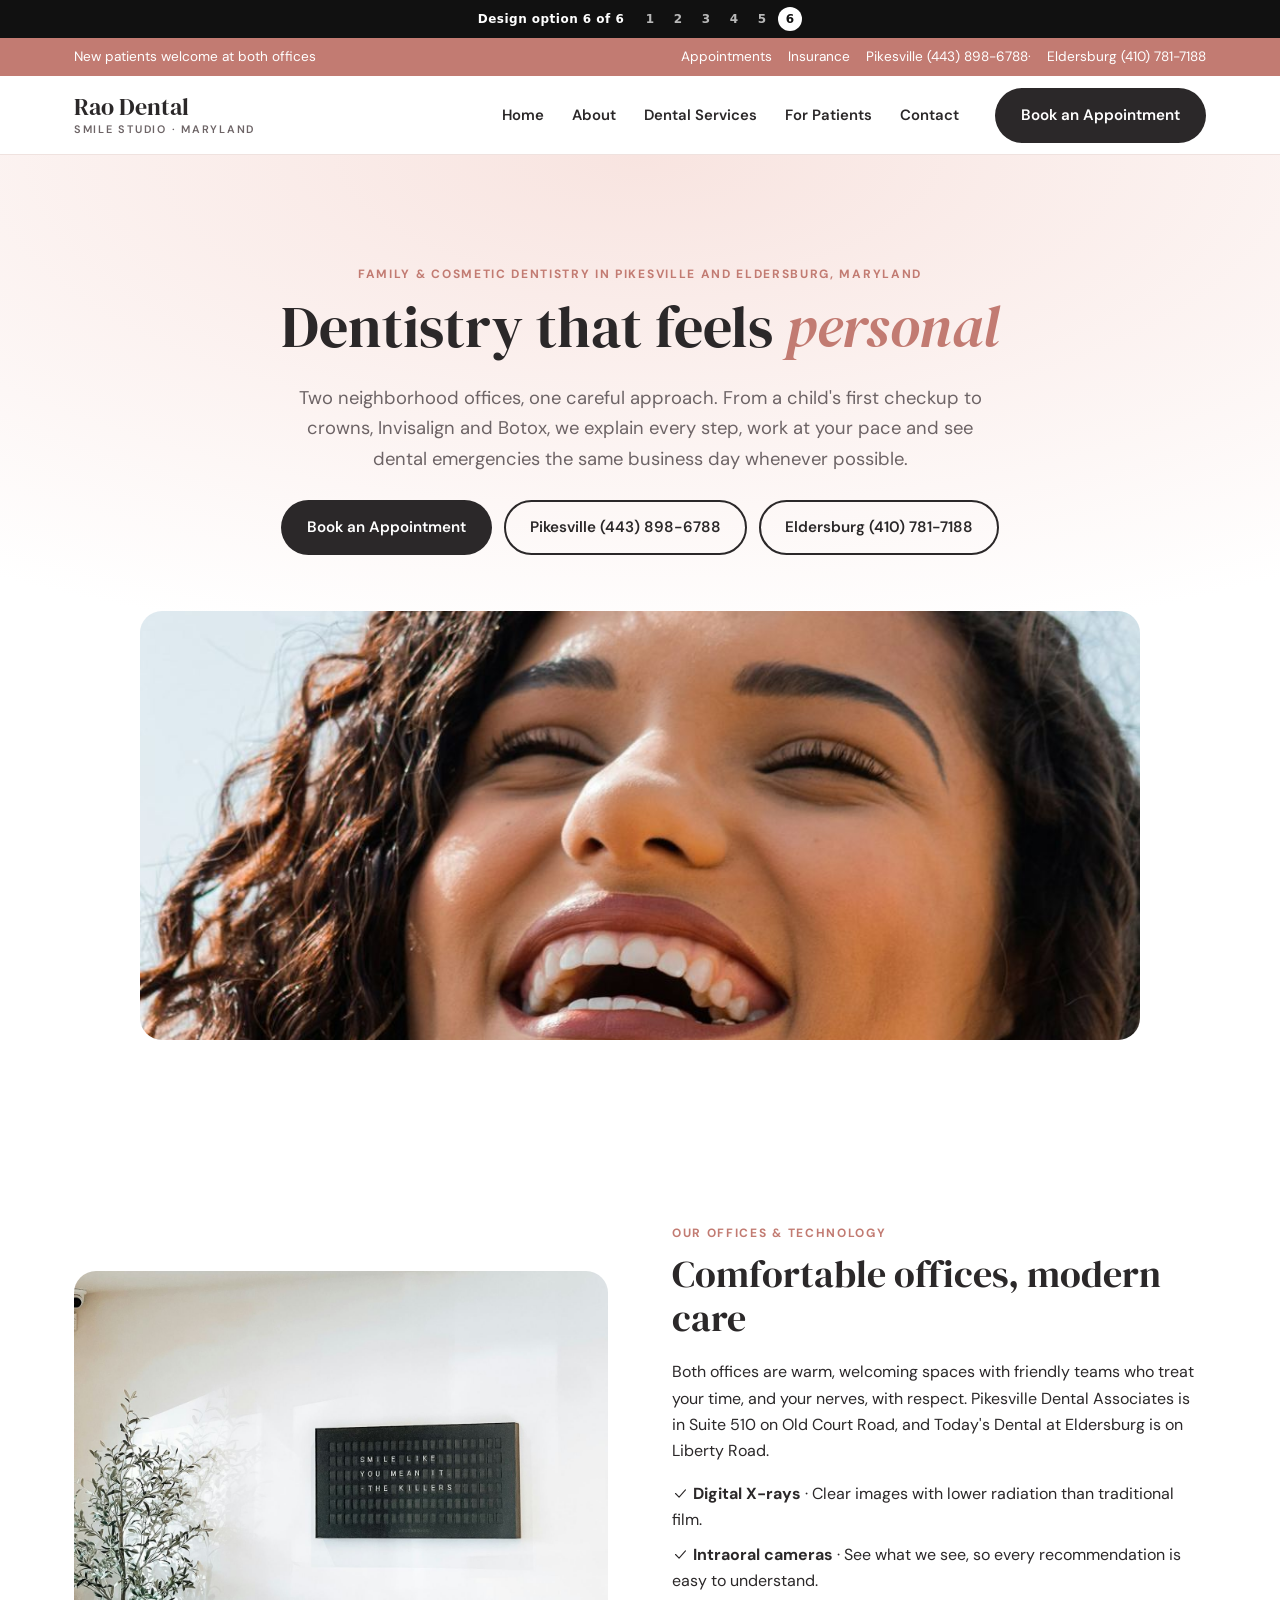
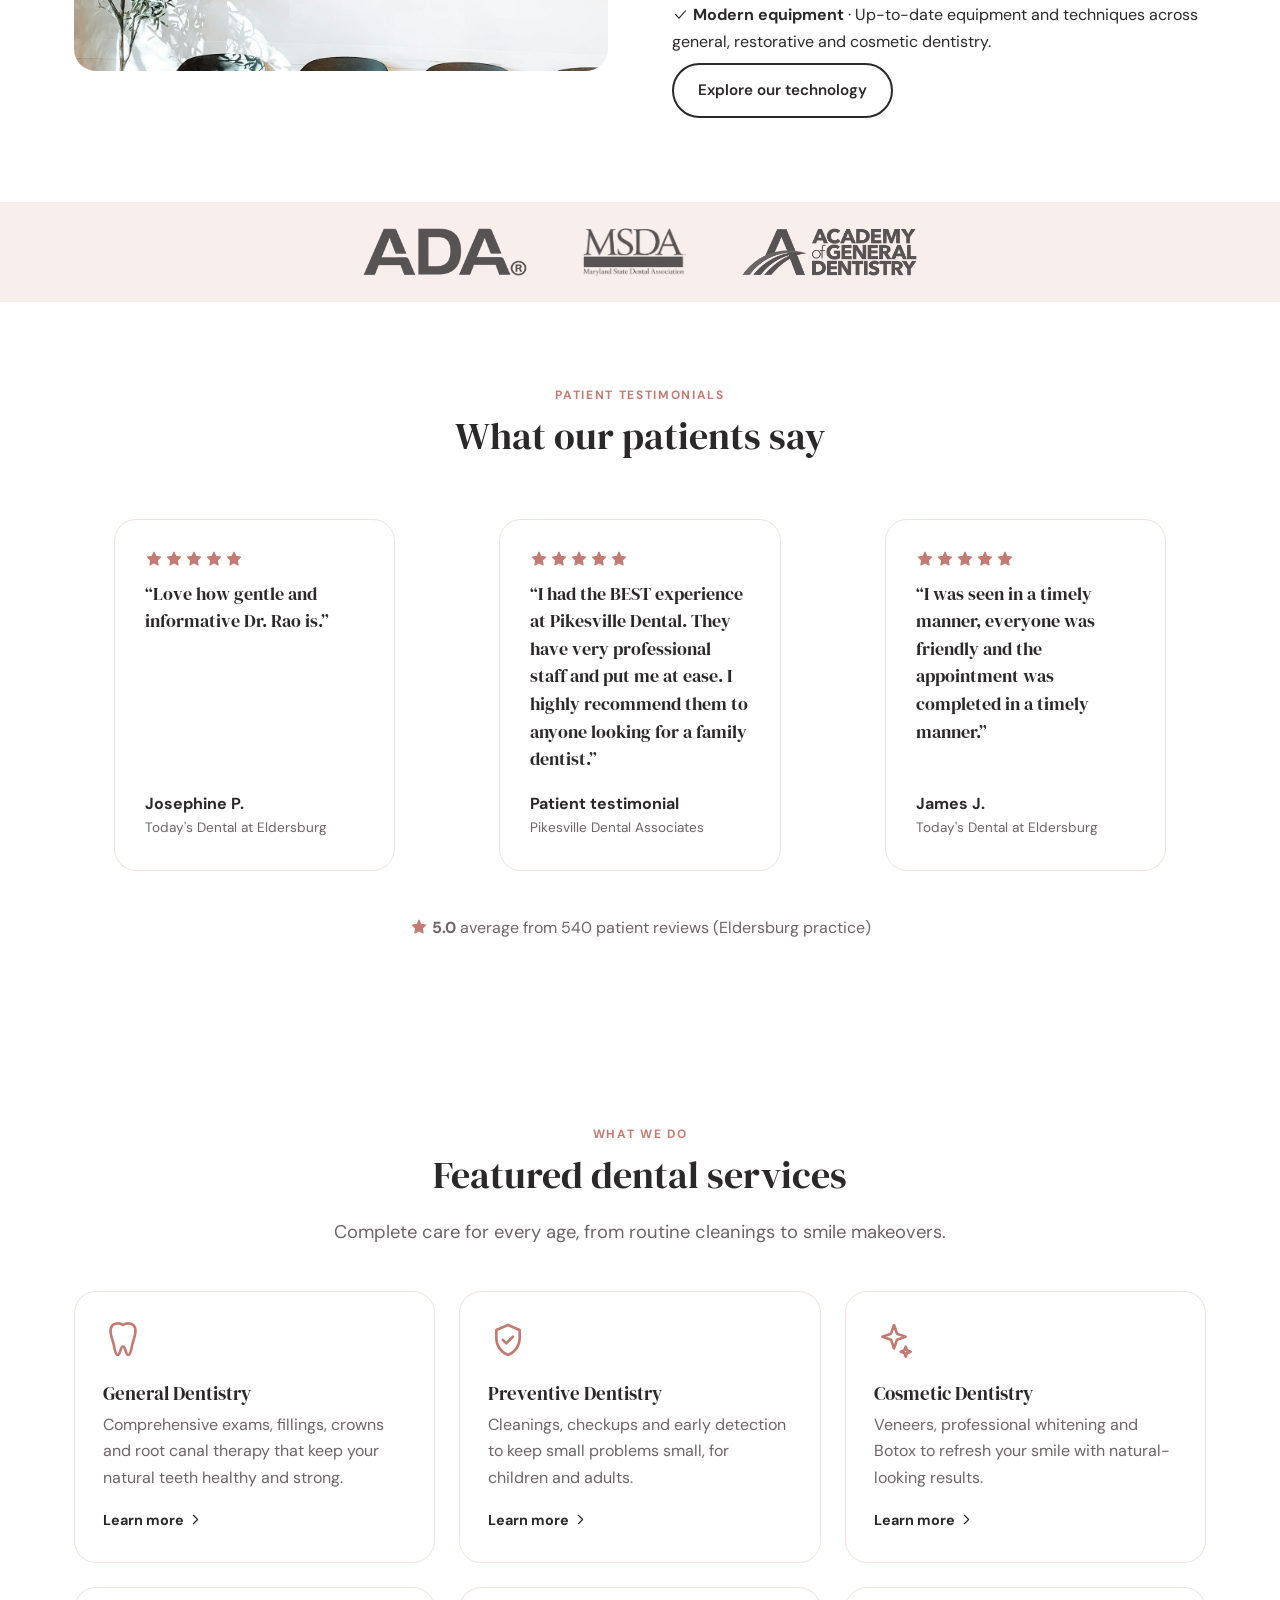
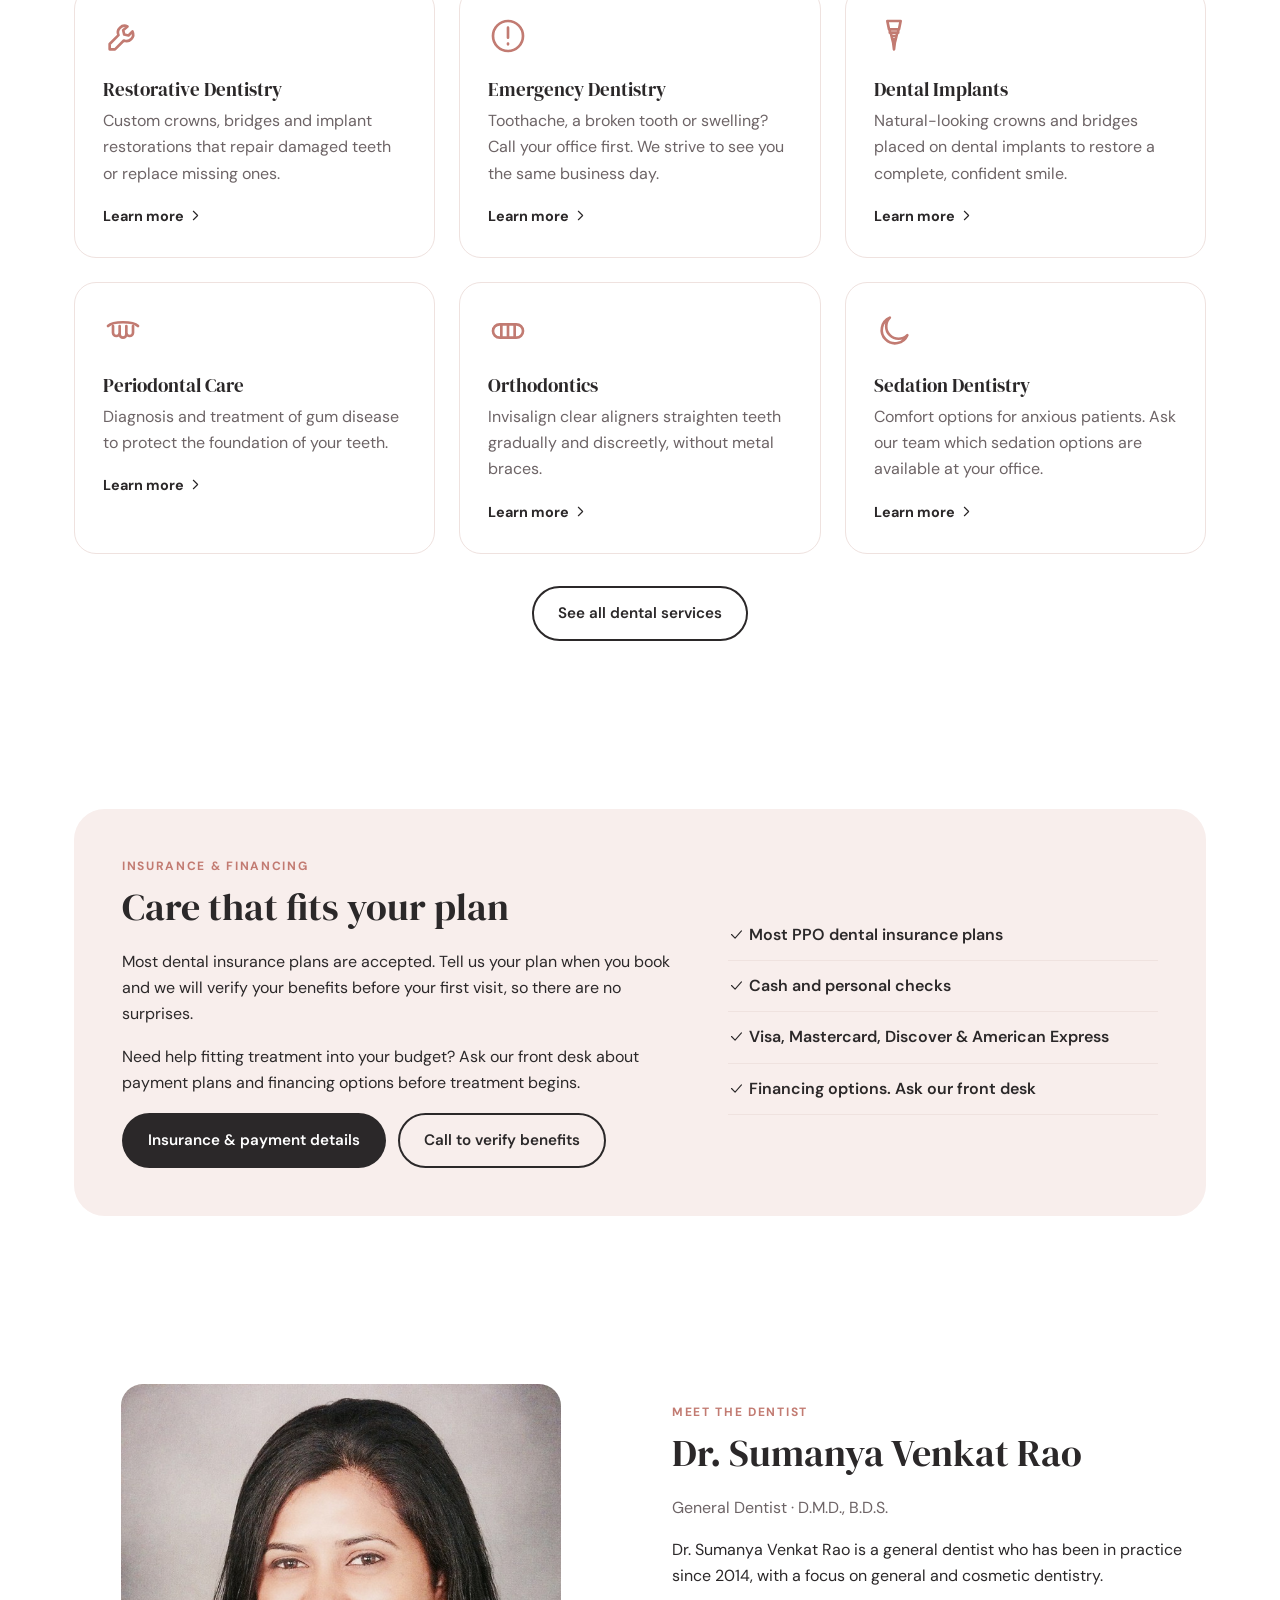
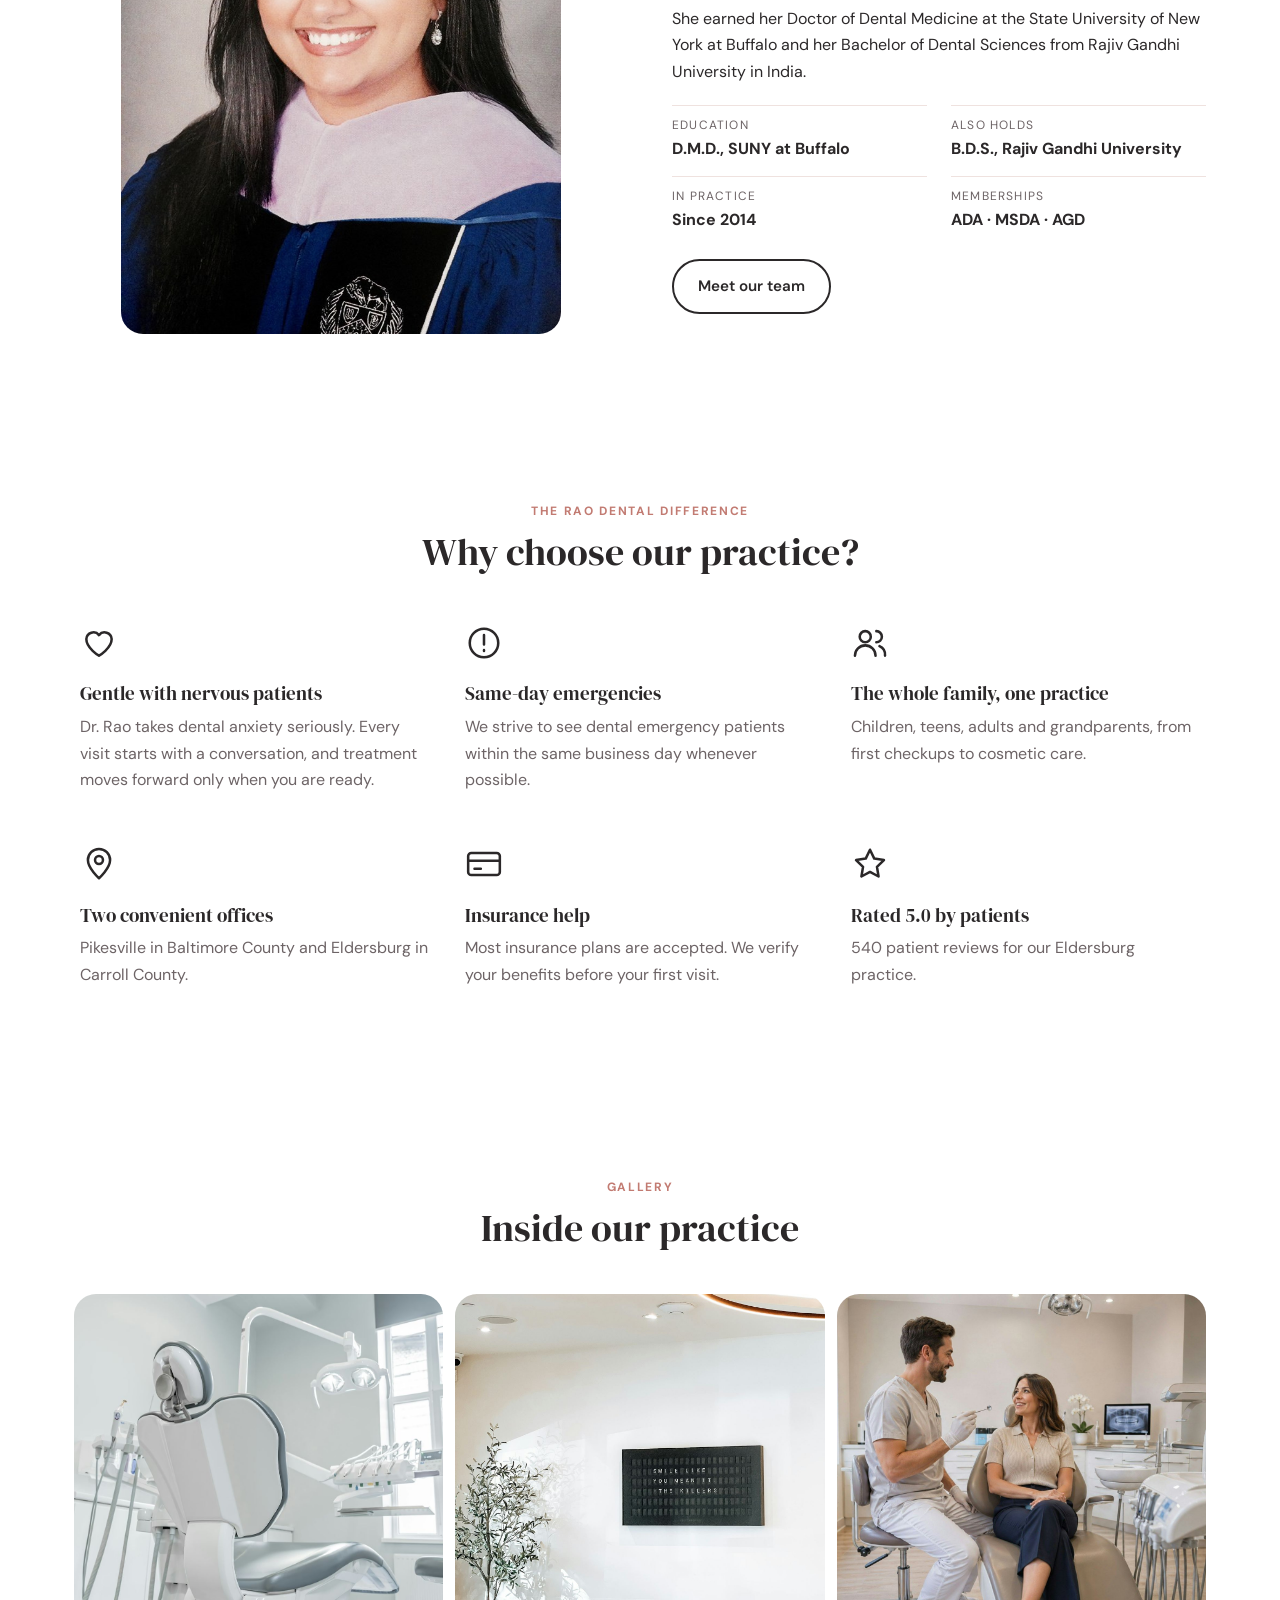
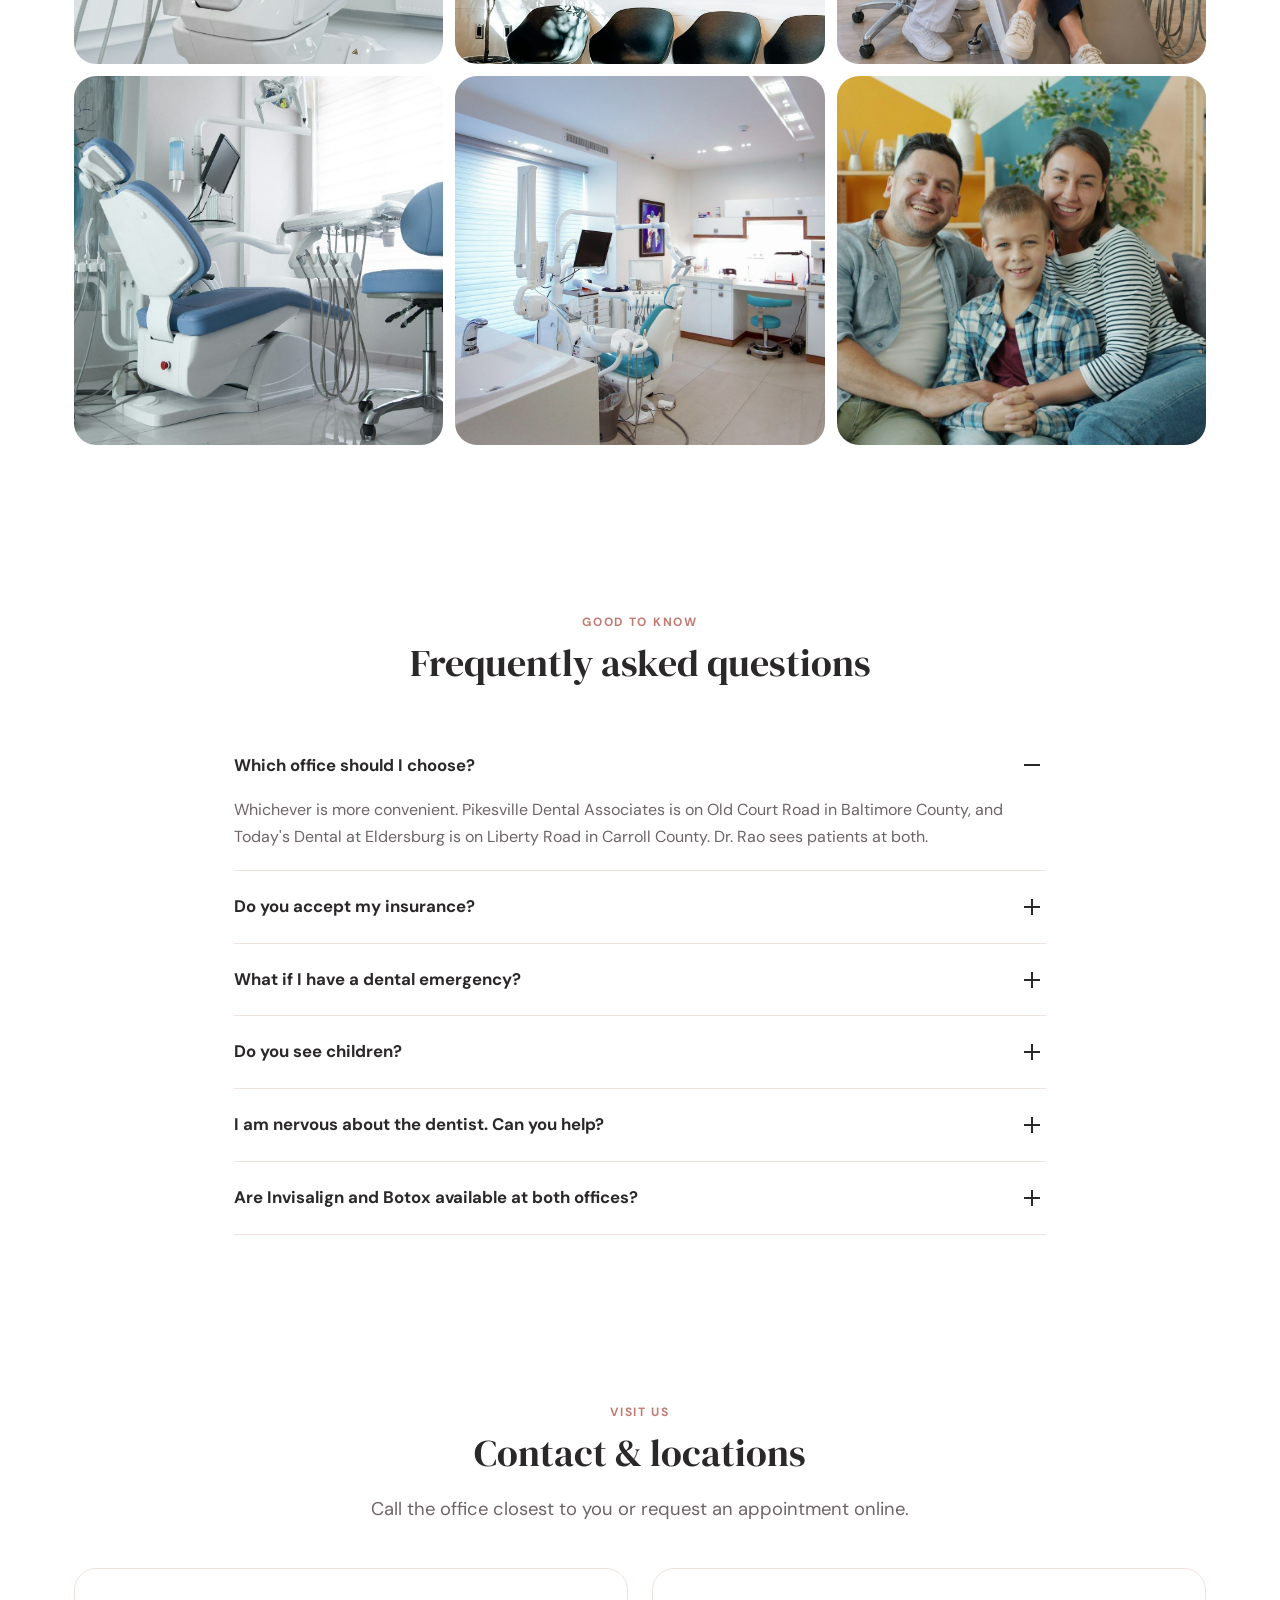
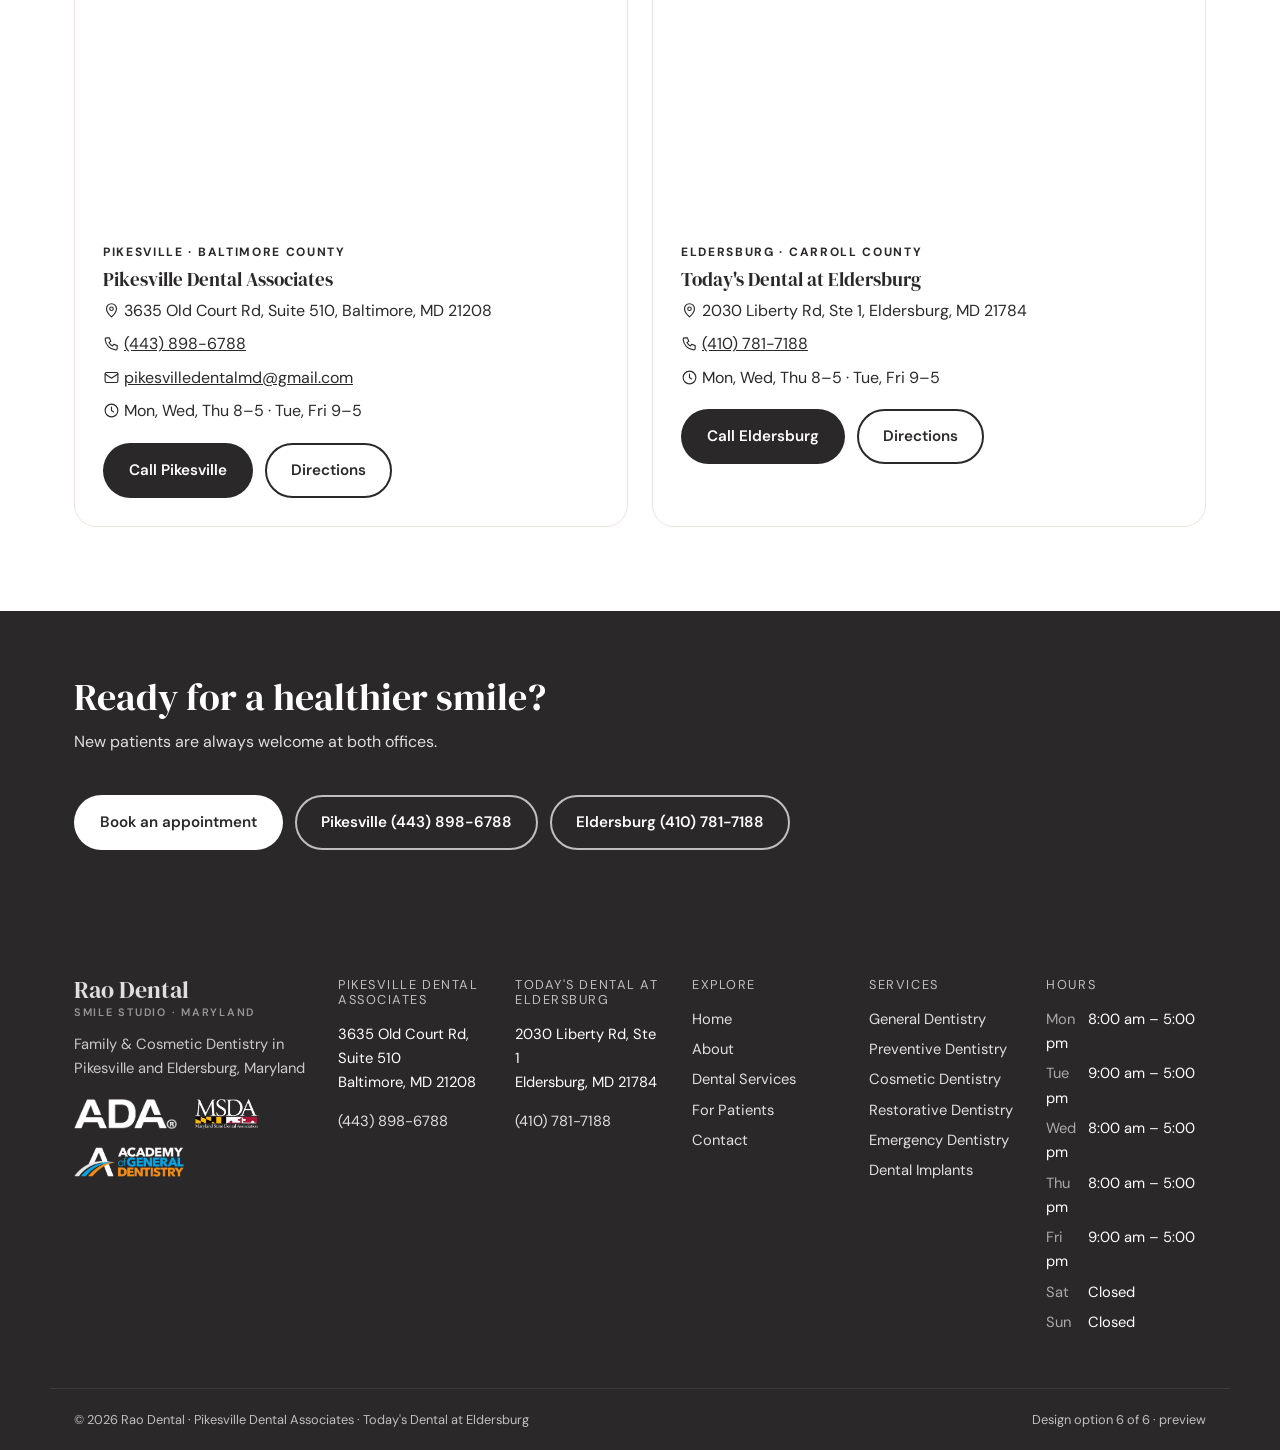
==== commit 0e428038: "Polish: free Unsplash photos, per-service images, option switcher, form request buttons Co-Authored-" ====
--- a/index.html
+++ b/index.html
@@ -2,4 +2,4 @@
 <title>Family &amp; Cosmetic Dentistry | Rao Dental</title><meta name="description" content="Family &amp; Cosmetic Dentistry in Pikesville and Eldersburg, Maryland"><meta name="robots" content="noindex">
 <link rel="icon" href="img/rao-favicon.svg"><link rel="preconnect" href="https://fonts.googleapis.com"><link rel="preconnect" href="https://fonts.gstatic.com" crossorigin>
 <link href="https://fonts.googleapis.com/css2?family=DM+Serif+Display:ital@0;1&family=DM+Sans:wght@400;500;700&display=swap" rel="stylesheet"><link rel="stylesheet" href="css/site.css"></head>
-<body class="style-6"><a class="skip" href="#main">Skip to content</a><div class="util"><div class="wrap"><span>New patients welcome at both offices</span><span class="util-r"><a href="contact.html#appointment">Appointments</a><a href="patients.html#insurance">Insurance</a><a href="tel:+14438986788">Pikesville (443) 898-6788</a> · <a href="tel:+14107817188">Eldersburg (410) 781-7188</a></span></div></div><header class="site-header"><div class="wrap hdr"><a class="logo" href="index.html"><span>Rao Dental<small>Smile Studio · Maryland</small></span></a><input type="checkbox" id="nav-t" class="nav-t" aria-label="Menu"><label for="nav-t" class="burger"><svg class="ic" viewBox="0 0 24 24" fill="none" stroke="currentColor" stroke-width="1.6" stroke-linecap="round" stroke-linejoin="round" aria-hidden="true"><path d="M4 7h16M4 12h16M4 17h16"/></svg></label><nav aria-label="Main"><ul class="nav"><li><a href="index.html" aria-current="page">Home</a></li><li class="has-sub"><a href="about.html">About</a><ul class="sub"><li><a href="about.html#practice">About Our Practice</a></li><li><a href="about.html#team">Meet Our Dentist &amp; Team</a></li><li><a href="about.html#office">Our Office</a></li><li><a href="about.html#technology">Dental Technology</a></li><li><a href="about.html#philosophy">Our Philosophy</a></li></ul></li><li class="has-sub"><a href="services.html">Dental Services</a><ul class="sub"><li><a href="services.html#general">General Dentistry</a></li><li><a href="services.html#preventive">Preventive Dentistry</a></li><li><a href="services.html#cosmetic">Cosmetic Dentistry</a></li><li><a href="services.html#restorative">Restorative Dentistry</a></li><li><a href="services.html#emergency">Emergency Dentistry</a></li><li><a href="services.html#implants">Dental Implants</a></li><li><a href="services.html#periodontal">Periodontal Care</a></li><li><a href="services.html#orthodontics">Orthodontics</a></li><li><a href="services.html#sedation">Sedation Dentistry</a></li></ul></li><li class="has-sub"><a href="patients.html">For Patients</a><ul class="sub"><li><a href="patients.html#new-patients">New Patient Information</a></li><li><a href="patients.html#first-visit">Your First Visit</a></li><li><a href="patients.html#forms">Patient Forms</a></li><li><a href="patients.html#insurance">Insurance &amp; Financing</a></li><li><a href="patients.html#payment">Payment Options</a></li><li><a href="patients.html#faq">Patient FAQs</a></li><li><a href="patients.html#post-op">Post-Operative Instructions</a></li></ul></li><li class="has-sub"><a href="contact.html">Contact</a><ul class="sub"><li><a href="contact.html#info">Contact Information</a></li><li><a href="contact.html#hours">Office Hours</a></li><li><a href="contact.html#location">Location &amp; Directions</a></li><li><a href="contact.html#appointment">Request an Appointment</a></li></ul></li></ul></nav><div class="hdr-cta"><a class="btn btn-primary" href="contact.html#appointment">Book an Appointment</a></div></div></header><main id="main"><section class="hero hero-tc"><div class="wrap"><p class="eyebrow">Family &amp; Cosmetic Dentistry in Pikesville and Eldersburg, Maryland</p><h1>Dentistry that feels <em>personal</em></h1><p class="lead">Two neighborhood offices, one careful approach. From a child&#x27;s first checkup to crowns, Invisalign and Botox, we explain every step, work at your pace and see dental emergencies the same business day whenever possible.</p><div class="btn-row center"><a class="btn btn-primary" href="contact.html#appointment">Book an Appointment</a><a class="btn btn-ghost" href="tel:+14438986788">Pikesville (443) 898-6788</a><a class="btn btn-ghost" href="tel:+14107817188">Eldersburg (410) 781-7188</a></div></div></section><section class="sec office-sec" id="office"><div class="wrap"><div class="split"><div class="split-media"><img src="img/frame-4.jpg" alt="Dental treatment room" loading="lazy"></div><div class="split-text"><p class="eyebrow">Our offices &amp; technology</p><h2>Comfortable offices, modern care</h2><p>Both offices are warm, welcoming spaces with friendly teams who treat your time, and your nerves, with respect. Pikesville Dental Associates is in Suite 510 on Old Court Road, and Today&#x27;s Dental at Eldersburg is on Liberty Road.</p><p class="tick"><svg class="ic sm" viewBox="0 0 24 24" fill="none" stroke="currentColor" stroke-width="1.6" stroke-linecap="round" stroke-linejoin="round" aria-hidden="true"><path d="M5 12l5 5 9-10"/></svg> <strong>Digital X-rays</strong> · Clear images with lower radiation than traditional film.</p><p class="tick"><svg class="ic sm" viewBox="0 0 24 24" fill="none" stroke="currentColor" stroke-width="1.6" stroke-linecap="round" stroke-linejoin="round" aria-hidden="true"><path d="M5 12l5 5 9-10"/></svg> <strong>Intraoral cameras</strong> · See what we see, so every recommendation is easy to understand.</p><p class="tick"><svg class="ic sm" viewBox="0 0 24 24" fill="none" stroke="currentColor" stroke-width="1.6" stroke-linecap="round" stroke-linejoin="round" aria-hidden="true"><path d="M5 12l5 5 9-10"/></svg> <strong>Modern equipment</strong> · Up-to-date equipment and techniques across general, restorative and cosmetic dentistry.</p><a class="btn btn-ghost" href="about.html#technology">Explore our technology</a></div></div></div></section><section class="trust"><div class="wrap"><div class="badges"><img src="img/assoc-ada-white.png" alt="ADA member" loading="lazy"><img src="img/assoc-msda-white.png" alt="MSDA member" loading="lazy"><img src="img/assoc-agd-white.png" alt="AGD member" loading="lazy"></div></div></section><section class="sec rev-sec" id="reviews"><div class="wrap"><header class="sec-head center"><p class="eyebrow">Patient testimonials</p><h2>What our patients say</h2></header><div class="grid g3 tst"><figure class="card quote"><span class="stars"><svg class="ic st" viewBox="0 0 24 24" fill="none" stroke="currentColor" stroke-width="1.6" stroke-linecap="round" stroke-linejoin="round" aria-hidden="true"><path d="M12 3l2.7 5.6 6.1.9-4.4 4.3 1 6.1L12 17l-5.4 2.9 1-6.1L3.2 9.5l6.1-.9L12 3z"/></svg><svg class="ic st" viewBox="0 0 24 24" fill="none" stroke="currentColor" stroke-width="1.6" stroke-linecap="round" stroke-linejoin="round" aria-hidden="true"><path d="M12 3l2.7 5.6 6.1.9-4.4 4.3 1 6.1L12 17l-5.4 2.9 1-6.1L3.2 9.5l6.1-.9L12 3z"/></svg><svg class="ic st" viewBox="0 0 24 24" fill="none" stroke="currentColor" stroke-width="1.6" stroke-linecap="round" stroke-linejoin="round" aria-hidden="true"><path d="M12 3l2.7 5.6 6.1.9-4.4 4.3 1 6.1L12 17l-5.4 2.9 1-6.1L3.2 9.5l6.1-.9L12 3z"/></svg><svg class="ic st" viewBox="0 0 24 24" fill="none" stroke="currentColor" stroke-width="1.6" stroke-linecap="round" stroke-linejoin="round" aria-hidden="true"><path d="M12 3l2.7 5.6 6.1.9-4.4 4.3 1 6.1L12 17l-5.4 2.9 1-6.1L3.2 9.5l6.1-.9L12 3z"/></svg><svg class="ic st" viewBox="0 0 24 24" fill="none" stroke="currentColor" stroke-width="1.6" stroke-linecap="round" stroke-linejoin="round" aria-hidden="true"><path d="M12 3l2.7 5.6 6.1.9-4.4 4.3 1 6.1L12 17l-5.4 2.9 1-6.1L3.2 9.5l6.1-.9L12 3z"/></svg></span><blockquote>“Love how gentle and informative Dr. Rao is.”</blockquote><figcaption><strong>Josephine P.</strong><span>Today&#x27;s Dental at Eldersburg</span></figcaption></figure><figure class="card quote"><span class="stars"><svg class="ic st" viewBox="0 0 24 24" fill="none" stroke="currentColor" stroke-width="1.6" stroke-linecap="round" stroke-linejoin="round" aria-hidden="true"><path d="M12 3l2.7 5.6 6.1.9-4.4 4.3 1 6.1L12 17l-5.4 2.9 1-6.1L3.2 9.5l6.1-.9L12 3z"/></svg><svg class="ic st" viewBox="0 0 24 24" fill="none" stroke="currentColor" stroke-width="1.6" stroke-linecap="round" stroke-linejoin="round" aria-hidden="true"><path d="M12 3l2.7 5.6 6.1.9-4.4 4.3 1 6.1L12 17l-5.4 2.9 1-6.1L3.2 9.5l6.1-.9L12 3z"/></svg><svg class="ic st" viewBox="0 0 24 24" fill="none" stroke="currentColor" stroke-width="1.6" stroke-linecap="round" stroke-linejoin="round" aria-hidden="true"><path d="M12 3l2.7 5.6 6.1.9-4.4 4.3 1 6.1L12 17l-5.4 2.9 1-6.1L3.2 9.5l6.1-.9L12 3z"/></svg><svg class="ic st" viewBox="0 0 24 24" fill="none" stroke="currentColor" stroke-width="1.6" stroke-linecap="round" stroke-linejoin="round" aria-hidden="true"><path d="M12 3l2.7 5.6 6.1.9-4.4 4.3 1 6.1L12 17l-5.4 2.9 1-6.1L3.2 9.5l6.1-.9L12 3z"/></svg><svg class="ic st" viewBox="0 0 24 24" fill="none" stroke="currentColor" stroke-width="1.6" stroke-linecap="round" stroke-linejoin="round" aria-hidden="true"><path d="M12 3l2.7 5.6 6.1.9-4.4 4.3 1 6.1L12 17l-5.4 2.9 1-6.1L3.2 9.5l6.1-.9L12 3z"/></svg></span><blockquote>“I had the BEST experience at Pikesville Dental. They have very professional staff and put me at ease. I highly recommend them to anyone looking for a family dentist.”</blockquote><figcaption><strong>Patient testimonial</strong><span>Pikesville Dental Associates</span></figcaption></figure><figure class="card quote"><span class="stars"><svg class="ic st" viewBox="0 0 24 24" fill="none" stroke="currentColor" stroke-width="1.6" stroke-linecap="round" stroke-linejoin="round" aria-hidden="true"><path d="M12 3l2.7 5.6 6.1.9-4.4 4.3 1 6.1L12 17l-5.4 2.9 1-6.1L3.2 9.5l6.1-.9L12 3z"/></svg><svg class="ic st" viewBox="0 0 24 24" fill="none" stroke="currentColor" stroke-width="1.6" stroke-linecap="round" stroke-linejoin="round" aria-hidden="true"><path d="M12 3l2.7 5.6 6.1.9-4.4 4.3 1 6.1L12 17l-5.4 2.9 1-6.1L3.2 9.5l6.1-.9L12 3z"/></svg><svg class="ic st" viewBox="0 0 24 24" fill="none" stroke="currentColor" stroke-width="1.6" stroke-linecap="round" stroke-linejoin="round" aria-hidden="true"><path d="M12 3l2.7 5.6 6.1.9-4.4 4.3 1 6.1L12 17l-5.4 2.9 1-6.1L3.2 9.5l6.1-.9L12 3z"/></svg><svg class="ic st" viewBox="0 0 24 24" fill="none" stroke="currentColor" stroke-width="1.6" stroke-linecap="round" stroke-linejoin="round" aria-hidden="true"><path d="M12 3l2.7 5.6 6.1.9-4.4 4.3 1 6.1L12 17l-5.4 2.9 1-6.1L3.2 9.5l6.1-.9L12 3z"/></svg><svg class="ic st" viewBox="0 0 24 24" fill="none" stroke="currentColor" stroke-width="1.6" stroke-linecap="round" stroke-linejoin="round" aria-hidden="true"><path d="M12 3l2.7 5.6 6.1.9-4.4 4.3 1 6.1L12 17l-5.4 2.9 1-6.1L3.2 9.5l6.1-.9L12 3z"/></svg></span><blockquote>“I was seen in a timely manner, everyone was friendly and the appointment was completed in a timely manner.”</blockquote><figcaption><strong>James J.</strong><span>Today&#x27;s Dental at Eldersburg</span></figcaption></figure></div><p class="rating-note"><svg class="ic st" viewBox="0 0 24 24" fill="none" stroke="currentColor" stroke-width="1.6" stroke-linecap="round" stroke-linejoin="round" aria-hidden="true"><path d="M12 3l2.7 5.6 6.1.9-4.4 4.3 1 6.1L12 17l-5.4 2.9 1-6.1L3.2 9.5l6.1-.9L12 3z"/></svg> <strong>5.0</strong> average from 540 patient reviews (Eldersburg practice)</p></div></section><section class="sec svc-sec" id="services"><div class="wrap"><header class="sec-head center"><p class="eyebrow">What we do</p><h2>Featured dental services</h2><p class="lead">Complete care for every age, from routine cleanings to smile makeovers.</p></header><div class="grid g3 svc-grid"><a class="card svc" href="services.html#general"><div class="card-body"><svg class="ic svc-ic" viewBox="0 0 24 24" fill="none" stroke="currentColor" stroke-width="1.6" stroke-linecap="round" stroke-linejoin="round" aria-hidden="true"><path d="M12 3c-2-1.4-6-1.6-7.2 1.6C3.6 8 6 12 6.6 15.5c.5 3 1 5.5 2.3 5.5 1.6 0 1.4-5 3.1-5s1.5 5 3.1 5c1.3 0 1.8-2.5 2.3-5.5C18 12 20.4 8 19.2 4.6 18 1.4 14 1.6 12 3z"/></svg><h3>General Dentistry</h3><p>Comprehensive exams, fillings, crowns and root canal therapy that keep your natural teeth healthy and strong.</p><span class="more">Learn more <svg class="ic sm" viewBox="0 0 24 24" fill="none" stroke="currentColor" stroke-width="1.6" stroke-linecap="round" stroke-linejoin="round" aria-hidden="true"><path d="M9 6l6 6-6 6"/></svg></span></div></a><a class="card svc" href="services.html#preventive"><div class="card-body"><svg class="ic svc-ic" viewBox="0 0 24 24" fill="none" stroke="currentColor" stroke-width="1.6" stroke-linecap="round" stroke-linejoin="round" aria-hidden="true"><path d="M12 3l7 3v5c0 4.5-3 8.5-7 10-4-1.5-7-5.5-7-10V6l7-3z"/><path d="M9 12l2 2 4-4"/></svg><h3>Preventive Dentistry</h3><p>Cleanings, checkups and early detection to keep small problems small, for children and adults.</p><span class="more">Learn more <svg class="ic sm" viewBox="0 0 24 24" fill="none" stroke="currentColor" stroke-width="1.6" stroke-linecap="round" stroke-linejoin="round" aria-hidden="true"><path d="M9 6l6 6-6 6"/></svg></span></div></a><a class="card svc" href="services.html#cosmetic"><div class="card-body"><svg class="ic svc-ic" viewBox="0 0 24 24" fill="none" stroke="currentColor" stroke-width="1.6" stroke-linecap="round" stroke-linejoin="round" aria-hidden="true"><path d="M12 3l1.8 5.2L19 10l-5.2 1.8L12 17l-1.8-5.2L5 10l5.2-1.8L12 3z"/><path d="M19 16l.8 2.2L22 19l-2.2.8L19 22l-.8-2.2L16 19l2.2-.8z"/></svg><h3>Cosmetic Dentistry</h3><p>Veneers, professional whitening and Botox to refresh your smile with natural-looking results.</p><span class="more">Learn more <svg class="ic sm" viewBox="0 0 24 24" fill="none" stroke="currentColor" stroke-width="1.6" stroke-linecap="round" stroke-linejoin="round" aria-hidden="true"><path d="M9 6l6 6-6 6"/></svg></span></div></a><a class="card svc" href="services.html#restorative"><div class="card-body"><svg class="ic svc-ic" viewBox="0 0 24 24" fill="none" stroke="currentColor" stroke-width="1.6" stroke-linecap="round" stroke-linejoin="round" aria-hidden="true"><path d="M14.7 6.3a4 4 0 0 0-5.4 5.2L4 16.8V20h3.2l5.3-5.3a4 4 0 0 0 5.2-5.4l-2.4 2.4-2.6-.6-.6-2.6 2.6-2.2z"/></svg><h3>Restorative Dentistry</h3><p>Custom crowns, bridges and implant restorations that repair damaged teeth or replace missing ones.</p><span class="more">Learn more <svg class="ic sm" viewBox="0 0 24 24" fill="none" stroke="currentColor" stroke-width="1.6" stroke-linecap="round" stroke-linejoin="round" aria-hidden="true"><path d="M9 6l6 6-6 6"/></svg></span></div></a><a class="card svc" href="services.html#emergency"><div class="card-body"><svg class="ic svc-ic" viewBox="0 0 24 24" fill="none" stroke="currentColor" stroke-width="1.6" stroke-linecap="round" stroke-linejoin="round" aria-hidden="true"><circle cx="12" cy="12" r="9"/><path d="M12 7v6M12 16.5v.5"/></svg><h3>Emergency Dentistry</h3><p>Toothache, a broken tooth or swelling? Call your office first. We strive to see you the same business day.</p><span class="more">Learn more <svg class="ic sm" viewBox="0 0 24 24" fill="none" stroke="currentColor" stroke-width="1.6" stroke-linecap="round" stroke-linejoin="round" aria-hidden="true"><path d="M9 6l6 6-6 6"/></svg></span></div></a><a class="card svc" href="services.html#implants"><div class="card-body"><svg class="ic svc-ic" viewBox="0 0 24 24" fill="none" stroke="currentColor" stroke-width="1.6" stroke-linecap="round" stroke-linejoin="round" aria-hidden="true"><path d="M8 3h8l-1 5H9L8 3z"/><path d="M9.5 8v2h5V8M10 10l.5 2h3l.5-2M10.5 12l.5 2h2l.5-2M11 14l.5 2h1l.5-2M11.5 16l.5 4 .5-4"/></svg><h3>Dental Implants</h3><p>Natural-looking crowns and bridges placed on dental implants to restore a complete, confident smile.</p><span class="more">Learn more <svg class="ic sm" viewBox="0 0 24 24" fill="none" stroke="currentColor" stroke-width="1.6" stroke-linecap="round" stroke-linejoin="round" aria-hidden="true"><path d="M9 6l6 6-6 6"/></svg></span></div></a><a class="card svc" href="services.html#periodontal"><div class="card-body"><svg class="ic svc-ic" viewBox="0 0 24 24" fill="none" stroke="currentColor" stroke-width="1.6" stroke-linecap="round" stroke-linejoin="round" aria-hidden="true"><path d="M3 9c3-3 15-3 18 0"/><path d="M6 9v4a2 2 0 0 0 4 0V9M10 9v5a2 2 0 0 0 4 0V9M14 9v4a2 2 0 0 0 4 0V9"/></svg><h3>Periodontal Care</h3><p>Diagnosis and treatment of gum disease to protect the foundation of your teeth.</p><span class="more">Learn more <svg class="ic sm" viewBox="0 0 24 24" fill="none" stroke="currentColor" stroke-width="1.6" stroke-linecap="round" stroke-linejoin="round" aria-hidden="true"><path d="M9 6l6 6-6 6"/></svg></span></div></a><a class="card svc" href="services.html#orthodontics"><div class="card-body"><svg class="ic svc-ic" viewBox="0 0 24 24" fill="none" stroke="currentColor" stroke-width="1.6" stroke-linecap="round" stroke-linejoin="round" aria-hidden="true"><rect x="3" y="8" width="18" height="8" rx="4"/><path d="M8 8v8M12 8v8M16 8v8"/></svg><h3>Orthodontics</h3><p>Invisalign clear aligners straighten teeth gradually and discreetly, without metal braces.</p><span class="more">Learn more <svg class="ic sm" viewBox="0 0 24 24" fill="none" stroke="currentColor" stroke-width="1.6" stroke-linecap="round" stroke-linejoin="round" aria-hidden="true"><path d="M9 6l6 6-6 6"/></svg></span></div></a><a class="card svc" href="services.html#sedation"><div class="card-body"><svg class="ic svc-ic" viewBox="0 0 24 24" fill="none" stroke="currentColor" stroke-width="1.6" stroke-linecap="round" stroke-linejoin="round" aria-hidden="true"><path d="M20 14.5A8 8 0 1 1 9.5 4a6.5 6.5 0 0 0 10.5 10.5z"/></svg><h3>Sedation Dentistry</h3><p>Comfort options for anxious patients. Ask our team which sedation options are available at your office.</p><span class="more">Learn more <svg class="ic sm" viewBox="0 0 24 24" fill="none" stroke="currentColor" stroke-width="1.6" stroke-linecap="round" stroke-linejoin="round" aria-hidden="true"><path d="M9 6l6 6-6 6"/></svg></span></div></a></div><div class="center mt"><a class="btn btn-ghost" href="services.html">See all dental services</a></div></div></section><section class="sec ins-sec" id="insurance"><div class="wrap"><div class="ins"><div class="ins-text"><p class="eyebrow">Insurance &amp; financing</p><h2>Care that fits your plan</h2><p>Most dental insurance plans are accepted. Tell us your plan when you book and we will verify your benefits before your first visit, so there are no surprises.</p><p>Need help fitting treatment into your budget? Ask our front desk about payment plans and financing options before treatment begins.</p><div class="btn-row"><a class="btn btn-primary" href="patients.html#insurance">Insurance &amp; payment details</a><a class="btn btn-ghost" href="tel:+14438986788">Call to verify benefits</a></div></div><ul class="ins-list"><li><svg class="ic sm" viewBox="0 0 24 24" fill="none" stroke="currentColor" stroke-width="1.6" stroke-linecap="round" stroke-linejoin="round" aria-hidden="true"><path d="M5 12l5 5 9-10"/></svg> Most PPO dental insurance plans</li><li><svg class="ic sm" viewBox="0 0 24 24" fill="none" stroke="currentColor" stroke-width="1.6" stroke-linecap="round" stroke-linejoin="round" aria-hidden="true"><path d="M5 12l5 5 9-10"/></svg> Cash and personal checks</li><li><svg class="ic sm" viewBox="0 0 24 24" fill="none" stroke="currentColor" stroke-width="1.6" stroke-linecap="round" stroke-linejoin="round" aria-hidden="true"><path d="M5 12l5 5 9-10"/></svg> Visa, Mastercard, Discover &amp; American Express</li><li><svg class="ic sm" viewBox="0 0 24 24" fill="none" stroke="currentColor" stroke-width="1.6" stroke-linecap="round" stroke-linejoin="round" aria-hidden="true"><path d="M5 12l5 5 9-10"/></svg> Financing options. Ask our front desk</li></ul></div></div></section><section class="sec doc-sec" id="dentist"><div class="wrap"><div class="split"><div class="split-media portrait"><img src="img/dr-rao-portrait.jpg" alt="Dr. Sumanya Venkat Rao" loading="lazy"></div><div class="split-text"><p class="eyebrow">Meet the dentist</p><h2>Dr. Sumanya Venkat Rao</h2><p class="muted">General Dentist · D.M.D., B.D.S.</p><p>Dr. Sumanya Venkat Rao is a general dentist who has been in practice since 2014, with a focus on general and cosmetic dentistry.</p><p>She earned her Doctor of Dental Medicine at the State University of New York at Buffalo and her Bachelor of Dental Sciences from Rajiv Gandhi University in India.</p><ul class="facts"><li><span>Education</span><strong>D.M.D., SUNY at Buffalo</strong></li><li><span>Also holds</span><strong>B.D.S., Rajiv Gandhi University</strong></li><li><span>In practice</span><strong>Since 2014</strong></li><li><span>Memberships</span><strong>ADA · MSDA · AGD</strong></li></ul><a class="btn btn-ghost" href="about.html#team">Meet our team</a></div></div></div></section><section class="sec why-sec" id="why"><div class="wrap"><header class="sec-head center"><p class="eyebrow">The Rao Dental difference</p><h2>Why choose our practice?</h2></header><div class="grid g3 why"><div class="why-item"><svg class="ic why-ic" viewBox="0 0 24 24" fill="none" stroke="currentColor" stroke-width="1.6" stroke-linecap="round" stroke-linejoin="round" aria-hidden="true"><path d="M12 20s-8-4.7-8-10.5A4.5 4.5 0 0 1 12 7a4.5 4.5 0 0 1 8 2.5C20 15.3 12 20 12 20z"/></svg><h3>Gentle with nervous patients</h3><p>Dr. Rao takes dental anxiety seriously. Every visit starts with a conversation, and treatment moves forward only when you are ready.</p></div><div class="why-item"><svg class="ic why-ic" viewBox="0 0 24 24" fill="none" stroke="currentColor" stroke-width="1.6" stroke-linecap="round" stroke-linejoin="round" aria-hidden="true"><circle cx="12" cy="12" r="9"/><path d="M12 7v6M12 16.5v.5"/></svg><h3>Same-day emergencies</h3><p>We strive to see dental emergency patients within the same business day whenever possible.</p></div><div class="why-item"><svg class="ic why-ic" viewBox="0 0 24 24" fill="none" stroke="currentColor" stroke-width="1.6" stroke-linecap="round" stroke-linejoin="round" aria-hidden="true"><circle cx="9" cy="8" r="3.5"/><path d="M2.5 20a6.5 6.5 0 0 1 13 0M16 4.5a3.5 3.5 0 0 1 0 7M18 14a6 6 0 0 1 3.5 6"/></svg><h3>The whole family, one practice</h3><p>Children, teens, adults and grandparents, from first checkups to cosmetic care.</p></div><div class="why-item"><svg class="ic why-ic" viewBox="0 0 24 24" fill="none" stroke="currentColor" stroke-width="1.6" stroke-linecap="round" stroke-linejoin="round" aria-hidden="true"><path d="M12 21s-7-6.2-7-11.5a7 7 0 0 1 14 0C19 14.8 12 21 12 21z"/><circle cx="12" cy="9.5" r="2.5"/></svg><h3>Two convenient offices</h3><p>Pikesville in Baltimore County and Eldersburg in Carroll County.</p></div><div class="why-item"><svg class="ic why-ic" viewBox="0 0 24 24" fill="none" stroke="currentColor" stroke-width="1.6" stroke-linecap="round" stroke-linejoin="round" aria-hidden="true"><rect x="2" y="5" width="20" height="14" rx="2"/><path d="M2 10h20M6 15h4"/></svg><h3>Insurance help</h3><p>Most insurance plans are accepted. We verify your benefits before your first visit.</p></div><div class="why-item"><svg class="ic why-ic" viewBox="0 0 24 24" fill="none" stroke="currentColor" stroke-width="1.6" stroke-linecap="round" stroke-linejoin="round" aria-hidden="true"><path d="M12 3l2.7 5.6 6.1.9-4.4 4.3 1 6.1L12 17l-5.4 2.9 1-6.1L3.2 9.5l6.1-.9L12 3z"/></svg><h3>Rated 5.0 by patients</h3><p>540 patient reviews for our Eldersburg practice.</p></div></div></div></section><section class="sec gal-sec" id="gallery"><div class="wrap"><header class="sec-head center"><p class="eyebrow">Gallery</p><h2>Inside our practice</h2></header><div class="gallery"><img src="img/frame-13.jpg" alt="Rao Dental care" loading="lazy"><img src="img/frame-4.jpg" alt="Rao Dental care" loading="lazy"><img src="img/frame-7.jpg" alt="Rao Dental care" loading="lazy"><img src="img/frame-1.jpg" alt="Rao Dental care" loading="lazy"><img src="img/frame-16.jpg" alt="Rao Dental care" loading="lazy"><img src="img/frame-10.jpg" alt="Rao Dental care" loading="lazy"></div></div></section><section class="sec faq-sec narrow" id="faq"><div class="wrap"><header class="sec-head center"><p class="eyebrow">Good to know</p><h2>Frequently asked questions</h2></header><div class="faq"><details open><summary>Which office should I choose?<span class="plus" aria-hidden="true"></span></summary><p>Whichever is more convenient. Pikesville Dental Associates is on Old Court Road in Baltimore County, and Today&#x27;s Dental at Eldersburg is on Liberty Road in Carroll County. Dr. Rao sees patients at both.</p></details><details><summary>Do you accept my insurance?<span class="plus" aria-hidden="true"></span></summary><p>Most dental insurance plans are accepted. Tell us your plan when you book and we will verify your coverage before you come in.</p></details><details><summary>What if I have a dental emergency?<span class="plus" aria-hidden="true"></span></summary><p>Call your office right away. We strive to see emergency patients within the same business day whenever possible.</p></details><details><summary>Do you see children?<span class="plus" aria-hidden="true"></span></summary><p>Yes. We care for children, teens and adults, and we keep first visits friendly and relaxed.</p></details><details><summary>I am nervous about the dentist. Can you help?<span class="plus" aria-hidden="true"></span></summary><p>Absolutely. Dr. Rao is experienced with anxious patients. We explain each step, you set the pace, and we pause whenever you ask.</p></details><details><summary>Are Invisalign and Botox available at both offices?<span class="plus" aria-hidden="true"></span></summary><p>Please call the office you plan to visit and our team will confirm availability and schedule a consultation.</p></details></div></div></section><section class="sec contact-sec" id="contact"><div class="wrap"><header class="sec-head center"><p class="eyebrow">Visit us</p><h2>Contact &amp; locations</h2><p class="lead">Call the office closest to you or request an appointment online.</p></header><div class="grid g2 offices"><div class="card office"><iframe class="map" title="Map to Pikesville Dental Associates" src="https://maps.google.com/maps?q=3635+Old+Court+Rd%2C+Suite+510%2C+Baltimore%2C+MD+21208&output=embed" loading="lazy"></iframe><div class="card-body"><p class="eyebrow">Pikesville · Baltimore County</p><h3>Pikesville Dental Associates</h3><p><svg class="ic sm" viewBox="0 0 24 24" fill="none" stroke="currentColor" stroke-width="1.6" stroke-linecap="round" stroke-linejoin="round" aria-hidden="true"><path d="M12 21s-7-6.2-7-11.5a7 7 0 0 1 14 0C19 14.8 12 21 12 21z"/><circle cx="12" cy="9.5" r="2.5"/></svg> 3635 Old Court Rd, Suite 510, Baltimore, MD 21208</p><p><svg class="ic sm" viewBox="0 0 24 24" fill="none" stroke="currentColor" stroke-width="1.6" stroke-linecap="round" stroke-linejoin="round" aria-hidden="true"><path d="M5 4h4l2 5-2.5 1.5a11 11 0 0 0 5 5L15 13l5 2v4a2 2 0 0 1-2 2A16 16 0 0 1 3 6a2 2 0 0 1 2-2z"/></svg> <a href="tel:+14438986788">(443) 898-6788</a></p><p><svg class="ic sm" viewBox="0 0 24 24" fill="none" stroke="currentColor" stroke-width="1.6" stroke-linecap="round" stroke-linejoin="round" aria-hidden="true"><rect x="3" y="5" width="18" height="14" rx="2"/><path d="M3 7l9 6 9-6"/></svg> <a href="mailto:pikesvilledentalmd@gmail.com">pikesvilledentalmd@gmail.com</a></p><p><svg class="ic sm" viewBox="0 0 24 24" fill="none" stroke="currentColor" stroke-width="1.6" stroke-linecap="round" stroke-linejoin="round" aria-hidden="true"><circle cx="12" cy="12" r="9"/><path d="M12 7v5l3 2"/></svg> Mon, Wed, Thu 8–5 · Tue, Fri 9–5</p><div class="btn-row"><a class="btn btn-primary" href="tel:+14438986788">Call Pikesville</a><a class="btn btn-ghost" href="https://www.google.com/maps/dir/?api=1&destination=3635+Old+Court+Rd%2C+Suite+510%2C+Baltimore%2C+MD+21208">Directions</a></div></div></div><div class="card office"><iframe class="map" title="Map to Today&#x27;s Dental at Eldersburg" src="https://maps.google.com/maps?q=2030+Liberty+Rd%2C+Ste+1%2C+Eldersburg%2C+MD+21784&output=embed" loading="lazy"></iframe><div class="card-body"><p class="eyebrow">Eldersburg · Carroll County</p><h3>Today&#x27;s Dental at Eldersburg</h3><p><svg class="ic sm" viewBox="0 0 24 24" fill="none" stroke="currentColor" stroke-width="1.6" stroke-linecap="round" stroke-linejoin="round" aria-hidden="true"><path d="M12 21s-7-6.2-7-11.5a7 7 0 0 1 14 0C19 14.8 12 21 12 21z"/><circle cx="12" cy="9.5" r="2.5"/></svg> 2030 Liberty Rd, Ste 1, Eldersburg, MD 21784</p><p><svg class="ic sm" viewBox="0 0 24 24" fill="none" stroke="currentColor" stroke-width="1.6" stroke-linecap="round" stroke-linejoin="round" aria-hidden="true"><path d="M5 4h4l2 5-2.5 1.5a11 11 0 0 0 5 5L15 13l5 2v4a2 2 0 0 1-2 2A16 16 0 0 1 3 6a2 2 0 0 1 2-2z"/></svg> <a href="tel:+14107817188">(410) 781-7188</a></p><p><svg class="ic sm" viewBox="0 0 24 24" fill="none" stroke="currentColor" stroke-width="1.6" stroke-linecap="round" stroke-linejoin="round" aria-hidden="true"><circle cx="12" cy="12" r="9"/><path d="M12 7v5l3 2"/></svg> Mon, Wed, Thu 8–5 · Tue, Fri 9–5</p><div class="btn-row"><a class="btn btn-primary" href="tel:+14107817188">Call Eldersburg</a><a class="btn btn-ghost" href="https://www.google.com/maps/dir/?api=1&destination=2030+Liberty+Rd%2C+Ste+1%2C+Eldersburg%2C+MD+21784">Directions</a></div></div></div></div></div></section><section class="cta-band"><div class="wrap"><div><h2>Ready for a healthier smile?</h2><p>New patients are always welcome at both offices.</p></div><div class="btn-row"><a class="btn btn-light" href="contact.html#appointment">Book an appointment</a><a class="btn btn-outline-light" href="tel:+14438986788">Pikesville (443) 898-6788</a><a class="btn btn-outline-light" href="tel:+14107817188">Eldersburg (410) 781-7188</a></div></div></section></main><footer class="site-footer"><div class="wrap fgrid"><div class="fbrand"><a class="logo" href="index.html"><span>Rao Dental<small>Smile Studio · Maryland</small></span></a><p>Family &amp; Cosmetic Dentistry in Pikesville and Eldersburg, Maryland</p><div class="badges"><img src="img/assoc-ada-white.png" alt="ADA member" loading="lazy"><img src="img/assoc-msda-white.png" alt="MSDA member" loading="lazy"><img src="img/assoc-agd-white.png" alt="AGD member" loading="lazy"></div></div><div><h4>Pikesville Dental Associates</h4><p>3635 Old Court Rd, Suite 510<br>Baltimore, MD 21208</p><p><a href="tel:+14438986788">(443) 898-6788</a></p></div><div><h4>Today&#x27;s Dental at Eldersburg</h4><p>2030 Liberty Rd, Ste 1<br>Eldersburg, MD 21784</p><p><a href="tel:+14107817188">(410) 781-7188</a></p></div><div><h4>Explore</h4><ul><li><a href="index.html">Home</a></li><li><a href="about.html">About</a></li><li><a href="services.html">Dental Services</a></li><li><a href="patients.html">For Patients</a></li><li><a href="contact.html">Contact</a></li></ul></div><div><h4>Services</h4><ul><li><a href="services.html#general">General Dentistry</a></li><li><a href="services.html#preventive">Preventive Dentistry</a></li><li><a href="services.html#cosmetic">Cosmetic Dentistry</a></li><li><a href="services.html#restorative">Restorative Dentistry</a></li><li><a href="services.html#emergency">Emergency Dentistry</a></li><li><a href="services.html#implants">Dental Implants</a></li></ul></div><div><h4>Hours</h4><ul class="fh"><li><span>Mon</span> 8:00 am – 5:00 pm</li><li><span>Tue</span> 9:00 am – 5:00 pm</li><li><span>Wed</span> 8:00 am – 5:00 pm</li><li><span>Thu</span> 8:00 am – 5:00 pm</li><li><span>Fri</span> 9:00 am – 5:00 pm</li><li><span>Sat</span> Closed</li><li><span>Sun</span> Closed</li></ul></div></div><div class="wrap fbot"><span>© 2026 Rao Dental · Pikesville Dental Associates · Today's Dental at Eldersburg</span><span>Design option 6 of 6 · preview</span></div></footer><div class="sticky-bar"><a href="tel:+14438986788"><svg class="ic sm" viewBox="0 0 24 24" fill="none" stroke="currentColor" stroke-width="1.6" stroke-linecap="round" stroke-linejoin="round" aria-hidden="true"><path d="M5 4h4l2 5-2.5 1.5a11 11 0 0 0 5 5L15 13l5 2v4a2 2 0 0 1-2 2A16 16 0 0 1 3 6a2 2 0 0 1 2-2z"/></svg> Call</a><a class="primary" href="contact.html#appointment"><svg class="ic sm" viewBox="0 0 24 24" fill="none" stroke="currentColor" stroke-width="1.6" stroke-linecap="round" stroke-linejoin="round" aria-hidden="true"><rect x="3" y="5" width="18" height="16" rx="2"/><path d="M3 10h18M8 3v4M16 3v4"/></svg> Book</a></div></body></html>+<body class="style-6"><div class="switcher"><span>Design option 6 of 6</span><span class="sw-links"><a href="https://dundysm.github.io/style-1/index.html">1</a><a href="https://dundysm.github.io/style-2/index.html">2</a><a href="https://dundysm.github.io/style-3/index.html">3</a><a href="https://dundysm.github.io/style-4/index.html">4</a><a href="https://dundysm.github.io/style-5/index.html">5</a><a href="https://dundysm.github.io/style-6/index.html" aria-current="true">6</a></span></div><a class="skip" href="#main">Skip to content</a><div class="util"><div class="wrap"><span>New patients welcome at both offices</span><span class="util-r"><a href="contact.html#appointment">Appointments</a><a href="patients.html#insurance">Insurance</a><a href="tel:+14438986788">Pikesville (443) 898-6788</a> · <a href="tel:+14107817188">Eldersburg (410) 781-7188</a></span></div></div><header class="site-header"><div class="wrap hdr"><a class="logo" href="index.html"><span>Rao Dental<small>Smile Studio · Maryland</small></span></a><input type="checkbox" id="nav-t" class="nav-t" aria-label="Menu"><label for="nav-t" class="burger"><svg class="ic" viewBox="0 0 24 24" fill="none" stroke="currentColor" stroke-width="1.6" stroke-linecap="round" stroke-linejoin="round" aria-hidden="true"><path d="M4 7h16M4 12h16M4 17h16"/></svg></label><nav aria-label="Main"><ul class="nav"><li><a href="index.html" aria-current="page">Home</a></li><li class="has-sub"><a href="about.html">About</a><ul class="sub"><li><a href="about.html#practice">About Our Practice</a></li><li><a href="about.html#team">Meet Our Dentist &amp; Team</a></li><li><a href="about.html#office">Our Office</a></li><li><a href="about.html#technology">Dental Technology</a></li><li><a href="about.html#philosophy">Our Philosophy</a></li></ul></li><li class="has-sub"><a href="services.html">Dental Services</a><ul class="sub"><li><a href="services.html#general">General Dentistry</a></li><li><a href="services.html#preventive">Preventive Dentistry</a></li><li><a href="services.html#cosmetic">Cosmetic Dentistry</a></li><li><a href="services.html#restorative">Restorative Dentistry</a></li><li><a href="services.html#emergency">Emergency Dentistry</a></li><li><a href="services.html#implants">Dental Implants</a></li><li><a href="services.html#periodontal">Periodontal Care</a></li><li><a href="services.html#orthodontics">Orthodontics</a></li><li><a href="services.html#sedation">Sedation Dentistry</a></li></ul></li><li class="has-sub"><a href="patients.html">For Patients</a><ul class="sub"><li><a href="patients.html#new-patients">New Patient Information</a></li><li><a href="patients.html#first-visit">Your First Visit</a></li><li><a href="patients.html#forms">Patient Forms</a></li><li><a href="patients.html#insurance">Insurance &amp; Financing</a></li><li><a href="patients.html#payment">Payment Options</a></li><li><a href="patients.html#faq">Patient FAQs</a></li><li><a href="patients.html#post-op">Post-Operative Instructions</a></li></ul></li><li class="has-sub"><a href="contact.html">Contact</a><ul class="sub"><li><a href="contact.html#info">Contact Information</a></li><li><a href="contact.html#hours">Office Hours</a></li><li><a href="contact.html#location">Location &amp; Directions</a></li><li><a href="contact.html#appointment">Request an Appointment</a></li></ul></li></ul></nav><div class="hdr-cta"><a class="btn btn-primary" href="contact.html#appointment">Book an Appointment</a></div></div></header><main id="main"><section class="hero hero-tc"><div class="wrap"><p class="eyebrow">Family &amp; Cosmetic Dentistry in Pikesville and Eldersburg, Maryland</p><h1>Dentistry that feels <em>personal</em></h1><p class="lead">Two neighborhood offices, one careful approach. From a child&#x27;s first checkup to crowns, Invisalign and Botox, we explain every step, work at your pace and see dental emergencies the same business day whenever possible.</p><div class="btn-row center"><a class="btn btn-primary" href="contact.html#appointment">Book an Appointment</a><a class="btn btn-ghost" href="tel:+14438986788">Pikesville (443) 898-6788</a><a class="btn btn-ghost" href="tel:+14107817188">Eldersburg (410) 781-7188</a></div><img class="tc-img" src="img/smile-woman.jpg" alt="Smiling patient"></div></section><section class="sec office-sec" id="office"><div class="wrap"><div class="split"><div class="split-media"><img src="img/office-waiting.jpg" alt="Dental treatment room" loading="lazy"></div><div class="split-text"><p class="eyebrow">Our offices &amp; technology</p><h2>Comfortable offices, modern care</h2><p>Both offices are warm, welcoming spaces with friendly teams who treat your time, and your nerves, with respect. Pikesville Dental Associates is in Suite 510 on Old Court Road, and Today&#x27;s Dental at Eldersburg is on Liberty Road.</p><p class="tick"><svg class="ic sm" viewBox="0 0 24 24" fill="none" stroke="currentColor" stroke-width="1.6" stroke-linecap="round" stroke-linejoin="round" aria-hidden="true"><path d="M5 12l5 5 9-10"/></svg> <strong>Digital X-rays</strong> · Clear images with lower radiation than traditional film.</p><p class="tick"><svg class="ic sm" viewBox="0 0 24 24" fill="none" stroke="currentColor" stroke-width="1.6" stroke-linecap="round" stroke-linejoin="round" aria-hidden="true"><path d="M5 12l5 5 9-10"/></svg> <strong>Intraoral cameras</strong> · See what we see, so every recommendation is easy to understand.</p><p class="tick"><svg class="ic sm" viewBox="0 0 24 24" fill="none" stroke="currentColor" stroke-width="1.6" stroke-linecap="round" stroke-linejoin="round" aria-hidden="true"><path d="M5 12l5 5 9-10"/></svg> <strong>Modern equipment</strong> · Up-to-date equipment and techniques across general, restorative and cosmetic dentistry.</p><a class="btn btn-ghost" href="about.html#technology">Explore our technology</a></div></div></div></section><section class="trust"><div class="wrap"><div class="badges"><img src="img/assoc-ada-white.png" alt="ADA member" loading="lazy"><img src="img/assoc-msda-white.png" alt="MSDA member" loading="lazy"><img src="img/assoc-agd-white.png" alt="AGD member" loading="lazy"></div></div></section><section class="sec rev-sec" id="reviews"><div class="wrap"><header class="sec-head center"><p class="eyebrow">Patient testimonials</p><h2>What our patients say</h2></header><div class="grid g3 tst"><figure class="card quote"><span class="stars"><svg class="ic st" viewBox="0 0 24 24" fill="none" stroke="currentColor" stroke-width="1.6" stroke-linecap="round" stroke-linejoin="round" aria-hidden="true"><path d="M12 3l2.7 5.6 6.1.9-4.4 4.3 1 6.1L12 17l-5.4 2.9 1-6.1L3.2 9.5l6.1-.9L12 3z"/></svg><svg class="ic st" viewBox="0 0 24 24" fill="none" stroke="currentColor" stroke-width="1.6" stroke-linecap="round" stroke-linejoin="round" aria-hidden="true"><path d="M12 3l2.7 5.6 6.1.9-4.4 4.3 1 6.1L12 17l-5.4 2.9 1-6.1L3.2 9.5l6.1-.9L12 3z"/></svg><svg class="ic st" viewBox="0 0 24 24" fill="none" stroke="currentColor" stroke-width="1.6" stroke-linecap="round" stroke-linejoin="round" aria-hidden="true"><path d="M12 3l2.7 5.6 6.1.9-4.4 4.3 1 6.1L12 17l-5.4 2.9 1-6.1L3.2 9.5l6.1-.9L12 3z"/></svg><svg class="ic st" viewBox="0 0 24 24" fill="none" stroke="currentColor" stroke-width="1.6" stroke-linecap="round" stroke-linejoin="round" aria-hidden="true"><path d="M12 3l2.7 5.6 6.1.9-4.4 4.3 1 6.1L12 17l-5.4 2.9 1-6.1L3.2 9.5l6.1-.9L12 3z"/></svg><svg class="ic st" viewBox="0 0 24 24" fill="none" stroke="currentColor" stroke-width="1.6" stroke-linecap="round" stroke-linejoin="round" aria-hidden="true"><path d="M12 3l2.7 5.6 6.1.9-4.4 4.3 1 6.1L12 17l-5.4 2.9 1-6.1L3.2 9.5l6.1-.9L12 3z"/></svg></span><blockquote>“Love how gentle and informative Dr. Rao is.”</blockquote><figcaption><strong>Josephine P.</strong><span>Today&#x27;s Dental at Eldersburg</span></figcaption></figure><figure class="card quote"><span class="stars"><svg class="ic st" viewBox="0 0 24 24" fill="none" stroke="currentColor" stroke-width="1.6" stroke-linecap="round" stroke-linejoin="round" aria-hidden="true"><path d="M12 3l2.7 5.6 6.1.9-4.4 4.3 1 6.1L12 17l-5.4 2.9 1-6.1L3.2 9.5l6.1-.9L12 3z"/></svg><svg class="ic st" viewBox="0 0 24 24" fill="none" stroke="currentColor" stroke-width="1.6" stroke-linecap="round" stroke-linejoin="round" aria-hidden="true"><path d="M12 3l2.7 5.6 6.1.9-4.4 4.3 1 6.1L12 17l-5.4 2.9 1-6.1L3.2 9.5l6.1-.9L12 3z"/></svg><svg class="ic st" viewBox="0 0 24 24" fill="none" stroke="currentColor" stroke-width="1.6" stroke-linecap="round" stroke-linejoin="round" aria-hidden="true"><path d="M12 3l2.7 5.6 6.1.9-4.4 4.3 1 6.1L12 17l-5.4 2.9 1-6.1L3.2 9.5l6.1-.9L12 3z"/></svg><svg class="ic st" viewBox="0 0 24 24" fill="none" stroke="currentColor" stroke-width="1.6" stroke-linecap="round" stroke-linejoin="round" aria-hidden="true"><path d="M12 3l2.7 5.6 6.1.9-4.4 4.3 1 6.1L12 17l-5.4 2.9 1-6.1L3.2 9.5l6.1-.9L12 3z"/></svg><svg class="ic st" viewBox="0 0 24 24" fill="none" stroke="currentColor" stroke-width="1.6" stroke-linecap="round" stroke-linejoin="round" aria-hidden="true"><path d="M12 3l2.7 5.6 6.1.9-4.4 4.3 1 6.1L12 17l-5.4 2.9 1-6.1L3.2 9.5l6.1-.9L12 3z"/></svg></span><blockquote>“I had the BEST experience at Pikesville Dental. They have very professional staff and put me at ease. I highly recommend them to anyone looking for a family dentist.”</blockquote><figcaption><strong>Patient testimonial</strong><span>Pikesville Dental Associates</span></figcaption></figure><figure class="card quote"><span class="stars"><svg class="ic st" viewBox="0 0 24 24" fill="none" stroke="currentColor" stroke-width="1.6" stroke-linecap="round" stroke-linejoin="round" aria-hidden="true"><path d="M12 3l2.7 5.6 6.1.9-4.4 4.3 1 6.1L12 17l-5.4 2.9 1-6.1L3.2 9.5l6.1-.9L12 3z"/></svg><svg class="ic st" viewBox="0 0 24 24" fill="none" stroke="currentColor" stroke-width="1.6" stroke-linecap="round" stroke-linejoin="round" aria-hidden="true"><path d="M12 3l2.7 5.6 6.1.9-4.4 4.3 1 6.1L12 17l-5.4 2.9 1-6.1L3.2 9.5l6.1-.9L12 3z"/></svg><svg class="ic st" viewBox="0 0 24 24" fill="none" stroke="currentColor" stroke-width="1.6" stroke-linecap="round" stroke-linejoin="round" aria-hidden="true"><path d="M12 3l2.7 5.6 6.1.9-4.4 4.3 1 6.1L12 17l-5.4 2.9 1-6.1L3.2 9.5l6.1-.9L12 3z"/></svg><svg class="ic st" viewBox="0 0 24 24" fill="none" stroke="currentColor" stroke-width="1.6" stroke-linecap="round" stroke-linejoin="round" aria-hidden="true"><path d="M12 3l2.7 5.6 6.1.9-4.4 4.3 1 6.1L12 17l-5.4 2.9 1-6.1L3.2 9.5l6.1-.9L12 3z"/></svg><svg class="ic st" viewBox="0 0 24 24" fill="none" stroke="currentColor" stroke-width="1.6" stroke-linecap="round" stroke-linejoin="round" aria-hidden="true"><path d="M12 3l2.7 5.6 6.1.9-4.4 4.3 1 6.1L12 17l-5.4 2.9 1-6.1L3.2 9.5l6.1-.9L12 3z"/></svg></span><blockquote>“I was seen in a timely manner, everyone was friendly and the appointment was completed in a timely manner.”</blockquote><figcaption><strong>James J.</strong><span>Today&#x27;s Dental at Eldersburg</span></figcaption></figure></div><p class="rating-note"><svg class="ic st" viewBox="0 0 24 24" fill="none" stroke="currentColor" stroke-width="1.6" stroke-linecap="round" stroke-linejoin="round" aria-hidden="true"><path d="M12 3l2.7 5.6 6.1.9-4.4 4.3 1 6.1L12 17l-5.4 2.9 1-6.1L3.2 9.5l6.1-.9L12 3z"/></svg> <strong>5.0</strong> average from 540 patient reviews (Eldersburg practice)</p></div></section><section class="sec svc-sec" id="services"><div class="wrap"><header class="sec-head center"><p class="eyebrow">What we do</p><h2>Featured dental services</h2><p class="lead">Complete care for every age, from routine cleanings to smile makeovers.</p></header><div class="grid g3 svc-grid"><a class="card svc" href="services.html#general"><div class="card-body"><svg class="ic svc-ic" viewBox="0 0 24 24" fill="none" stroke="currentColor" stroke-width="1.6" stroke-linecap="round" stroke-linejoin="round" aria-hidden="true"><path d="M12 3c-2-1.4-6-1.6-7.2 1.6C3.6 8 6 12 6.6 15.5c.5 3 1 5.5 2.3 5.5 1.6 0 1.4-5 3.1-5s1.5 5 3.1 5c1.3 0 1.8-2.5 2.3-5.5C18 12 20.4 8 19.2 4.6 18 1.4 14 1.6 12 3z"/></svg><h3>General Dentistry</h3><p>Comprehensive exams, fillings, crowns and root canal therapy that keep your natural teeth healthy and strong.</p><span class="more">Learn more <svg class="ic sm" viewBox="0 0 24 24" fill="none" stroke="currentColor" stroke-width="1.6" stroke-linecap="round" stroke-linejoin="round" aria-hidden="true"><path d="M9 6l6 6-6 6"/></svg></span></div></a><a class="card svc" href="services.html#preventive"><div class="card-body"><svg class="ic svc-ic" viewBox="0 0 24 24" fill="none" stroke="currentColor" stroke-width="1.6" stroke-linecap="round" stroke-linejoin="round" aria-hidden="true"><path d="M12 3l7 3v5c0 4.5-3 8.5-7 10-4-1.5-7-5.5-7-10V6l7-3z"/><path d="M9 12l2 2 4-4"/></svg><h3>Preventive Dentistry</h3><p>Cleanings, checkups and early detection to keep small problems small, for children and adults.</p><span class="more">Learn more <svg class="ic sm" viewBox="0 0 24 24" fill="none" stroke="currentColor" stroke-width="1.6" stroke-linecap="round" stroke-linejoin="round" aria-hidden="true"><path d="M9 6l6 6-6 6"/></svg></span></div></a><a class="card svc" href="services.html#cosmetic"><div class="card-body"><svg class="ic svc-ic" viewBox="0 0 24 24" fill="none" stroke="currentColor" stroke-width="1.6" stroke-linecap="round" stroke-linejoin="round" aria-hidden="true"><path d="M12 3l1.8 5.2L19 10l-5.2 1.8L12 17l-1.8-5.2L5 10l5.2-1.8L12 3z"/><path d="M19 16l.8 2.2L22 19l-2.2.8L19 22l-.8-2.2L16 19l2.2-.8z"/></svg><h3>Cosmetic Dentistry</h3><p>Veneers, professional whitening and Botox to refresh your smile with natural-looking results.</p><span class="more">Learn more <svg class="ic sm" viewBox="0 0 24 24" fill="none" stroke="currentColor" stroke-width="1.6" stroke-linecap="round" stroke-linejoin="round" aria-hidden="true"><path d="M9 6l6 6-6 6"/></svg></span></div></a><a class="card svc" href="services.html#restorative"><div class="card-body"><svg class="ic svc-ic" viewBox="0 0 24 24" fill="none" stroke="currentColor" stroke-width="1.6" stroke-linecap="round" stroke-linejoin="round" aria-hidden="true"><path d="M14.7 6.3a4 4 0 0 0-5.4 5.2L4 16.8V20h3.2l5.3-5.3a4 4 0 0 0 5.2-5.4l-2.4 2.4-2.6-.6-.6-2.6 2.6-2.2z"/></svg><h3>Restorative Dentistry</h3><p>Custom crowns, bridges and implant restorations that repair damaged teeth or replace missing ones.</p><span class="more">Learn more <svg class="ic sm" viewBox="0 0 24 24" fill="none" stroke="currentColor" stroke-width="1.6" stroke-linecap="round" stroke-linejoin="round" aria-hidden="true"><path d="M9 6l6 6-6 6"/></svg></span></div></a><a class="card svc" href="services.html#emergency"><div class="card-body"><svg class="ic svc-ic" viewBox="0 0 24 24" fill="none" stroke="currentColor" stroke-width="1.6" stroke-linecap="round" stroke-linejoin="round" aria-hidden="true"><circle cx="12" cy="12" r="9"/><path d="M12 7v6M12 16.5v.5"/></svg><h3>Emergency Dentistry</h3><p>Toothache, a broken tooth or swelling? Call your office first. We strive to see you the same business day.</p><span class="more">Learn more <svg class="ic sm" viewBox="0 0 24 24" fill="none" stroke="currentColor" stroke-width="1.6" stroke-linecap="round" stroke-linejoin="round" aria-hidden="true"><path d="M9 6l6 6-6 6"/></svg></span></div></a><a class="card svc" href="services.html#implants"><div class="card-body"><svg class="ic svc-ic" viewBox="0 0 24 24" fill="none" stroke="currentColor" stroke-width="1.6" stroke-linecap="round" stroke-linejoin="round" aria-hidden="true"><path d="M8 3h8l-1 5H9L8 3z"/><path d="M9.5 8v2h5V8M10 10l.5 2h3l.5-2M10.5 12l.5 2h2l.5-2M11 14l.5 2h1l.5-2M11.5 16l.5 4 .5-4"/></svg><h3>Dental Implants</h3><p>Natural-looking crowns and bridges placed on dental implants to restore a complete, confident smile.</p><span class="more">Learn more <svg class="ic sm" viewBox="0 0 24 24" fill="none" stroke="currentColor" stroke-width="1.6" stroke-linecap="round" stroke-linejoin="round" aria-hidden="true"><path d="M9 6l6 6-6 6"/></svg></span></div></a><a class="card svc" href="services.html#periodontal"><div class="card-body"><svg class="ic svc-ic" viewBox="0 0 24 24" fill="none" stroke="currentColor" stroke-width="1.6" stroke-linecap="round" stroke-linejoin="round" aria-hidden="true"><path d="M3 9c3-3 15-3 18 0"/><path d="M6 9v4a2 2 0 0 0 4 0V9M10 9v5a2 2 0 0 0 4 0V9M14 9v4a2 2 0 0 0 4 0V9"/></svg><h3>Periodontal Care</h3><p>Diagnosis and treatment of gum disease to protect the foundation of your teeth.</p><span class="more">Learn more <svg class="ic sm" viewBox="0 0 24 24" fill="none" stroke="currentColor" stroke-width="1.6" stroke-linecap="round" stroke-linejoin="round" aria-hidden="true"><path d="M9 6l6 6-6 6"/></svg></span></div></a><a class="card svc" href="services.html#orthodontics"><div class="card-body"><svg class="ic svc-ic" viewBox="0 0 24 24" fill="none" stroke="currentColor" stroke-width="1.6" stroke-linecap="round" stroke-linejoin="round" aria-hidden="true"><rect x="3" y="8" width="18" height="8" rx="4"/><path d="M8 8v8M12 8v8M16 8v8"/></svg><h3>Orthodontics</h3><p>Invisalign clear aligners straighten teeth gradually and discreetly, without metal braces.</p><span class="more">Learn more <svg class="ic sm" viewBox="0 0 24 24" fill="none" stroke="currentColor" stroke-width="1.6" stroke-linecap="round" stroke-linejoin="round" aria-hidden="true"><path d="M9 6l6 6-6 6"/></svg></span></div></a><a class="card svc" href="services.html#sedation"><div class="card-body"><svg class="ic svc-ic" viewBox="0 0 24 24" fill="none" stroke="currentColor" stroke-width="1.6" stroke-linecap="round" stroke-linejoin="round" aria-hidden="true"><path d="M20 14.5A8 8 0 1 1 9.5 4a6.5 6.5 0 0 0 10.5 10.5z"/></svg><h3>Sedation Dentistry</h3><p>Comfort options for anxious patients. Ask our team which sedation options are available at your office.</p><span class="more">Learn more <svg class="ic sm" viewBox="0 0 24 24" fill="none" stroke="currentColor" stroke-width="1.6" stroke-linecap="round" stroke-linejoin="round" aria-hidden="true"><path d="M9 6l6 6-6 6"/></svg></span></div></a></div><div class="center mt"><a class="btn btn-ghost" href="services.html">See all dental services</a></div></div></section><section class="sec ins-sec" id="insurance"><div class="wrap"><div class="ins"><div class="ins-text"><p class="eyebrow">Insurance &amp; financing</p><h2>Care that fits your plan</h2><p>Most dental insurance plans are accepted. Tell us your plan when you book and we will verify your benefits before your first visit, so there are no surprises.</p><p>Need help fitting treatment into your budget? Ask our front desk about payment plans and financing options before treatment begins.</p><div class="btn-row"><a class="btn btn-primary" href="patients.html#insurance">Insurance &amp; payment details</a><a class="btn btn-ghost" href="tel:+14438986788">Call to verify benefits</a></div></div><ul class="ins-list"><li><svg class="ic sm" viewBox="0 0 24 24" fill="none" stroke="currentColor" stroke-width="1.6" stroke-linecap="round" stroke-linejoin="round" aria-hidden="true"><path d="M5 12l5 5 9-10"/></svg> Most PPO dental insurance plans</li><li><svg class="ic sm" viewBox="0 0 24 24" fill="none" stroke="currentColor" stroke-width="1.6" stroke-linecap="round" stroke-linejoin="round" aria-hidden="true"><path d="M5 12l5 5 9-10"/></svg> Cash and personal checks</li><li><svg class="ic sm" viewBox="0 0 24 24" fill="none" stroke="currentColor" stroke-width="1.6" stroke-linecap="round" stroke-linejoin="round" aria-hidden="true"><path d="M5 12l5 5 9-10"/></svg> Visa, Mastercard, Discover &amp; American Express</li><li><svg class="ic sm" viewBox="0 0 24 24" fill="none" stroke="currentColor" stroke-width="1.6" stroke-linecap="round" stroke-linejoin="round" aria-hidden="true"><path d="M5 12l5 5 9-10"/></svg> Financing options. Ask our front desk</li></ul></div></div></section><section class="sec doc-sec" id="dentist"><div class="wrap"><div class="split"><div class="split-media portrait"><img src="img/dr-rao-portrait.jpg" alt="Dr. Sumanya Venkat Rao" loading="lazy"></div><div class="split-text"><p class="eyebrow">Meet the dentist</p><h2>Dr. Sumanya Venkat Rao</h2><p class="muted">General Dentist · D.M.D., B.D.S.</p><p>Dr. Sumanya Venkat Rao is a general dentist who has been in practice since 2014, with a focus on general and cosmetic dentistry.</p><p>She earned her Doctor of Dental Medicine at the State University of New York at Buffalo and her Bachelor of Dental Sciences from Rajiv Gandhi University in India.</p><ul class="facts"><li><span>Education</span><strong>D.M.D., SUNY at Buffalo</strong></li><li><span>Also holds</span><strong>B.D.S., Rajiv Gandhi University</strong></li><li><span>In practice</span><strong>Since 2014</strong></li><li><span>Memberships</span><strong>ADA · MSDA · AGD</strong></li></ul><a class="btn btn-ghost" href="about.html#team">Meet our team</a></div></div></div></section><section class="sec why-sec" id="why"><div class="wrap"><header class="sec-head center"><p class="eyebrow">The Rao Dental difference</p><h2>Why choose our practice?</h2></header><div class="grid g3 why"><div class="why-item"><svg class="ic why-ic" viewBox="0 0 24 24" fill="none" stroke="currentColor" stroke-width="1.6" stroke-linecap="round" stroke-linejoin="round" aria-hidden="true"><path d="M12 20s-8-4.7-8-10.5A4.5 4.5 0 0 1 12 7a4.5 4.5 0 0 1 8 2.5C20 15.3 12 20 12 20z"/></svg><h3>Gentle with nervous patients</h3><p>Dr. Rao takes dental anxiety seriously. Every visit starts with a conversation, and treatment moves forward only when you are ready.</p></div><div class="why-item"><svg class="ic why-ic" viewBox="0 0 24 24" fill="none" stroke="currentColor" stroke-width="1.6" stroke-linecap="round" stroke-linejoin="round" aria-hidden="true"><circle cx="12" cy="12" r="9"/><path d="M12 7v6M12 16.5v.5"/></svg><h3>Same-day emergencies</h3><p>We strive to see dental emergency patients within the same business day whenever possible.</p></div><div class="why-item"><svg class="ic why-ic" viewBox="0 0 24 24" fill="none" stroke="currentColor" stroke-width="1.6" stroke-linecap="round" stroke-linejoin="round" aria-hidden="true"><circle cx="9" cy="8" r="3.5"/><path d="M2.5 20a6.5 6.5 0 0 1 13 0M16 4.5a3.5 3.5 0 0 1 0 7M18 14a6 6 0 0 1 3.5 6"/></svg><h3>The whole family, one practice</h3><p>Children, teens, adults and grandparents, from first checkups to cosmetic care.</p></div><div class="why-item"><svg class="ic why-ic" viewBox="0 0 24 24" fill="none" stroke="currentColor" stroke-width="1.6" stroke-linecap="round" stroke-linejoin="round" aria-hidden="true"><path d="M12 21s-7-6.2-7-11.5a7 7 0 0 1 14 0C19 14.8 12 21 12 21z"/><circle cx="12" cy="9.5" r="2.5"/></svg><h3>Two convenient offices</h3><p>Pikesville in Baltimore County and Eldersburg in Carroll County.</p></div><div class="why-item"><svg class="ic why-ic" viewBox="0 0 24 24" fill="none" stroke="currentColor" stroke-width="1.6" stroke-linecap="round" stroke-linejoin="round" aria-hidden="true"><rect x="2" y="5" width="20" height="14" rx="2"/><path d="M2 10h20M6 15h4"/></svg><h3>Insurance help</h3><p>Most insurance plans are accepted. We verify your benefits before your first visit.</p></div><div class="why-item"><svg class="ic why-ic" viewBox="0 0 24 24" fill="none" stroke="currentColor" stroke-width="1.6" stroke-linecap="round" stroke-linejoin="round" aria-hidden="true"><path d="M12 3l2.7 5.6 6.1.9-4.4 4.3 1 6.1L12 17l-5.4 2.9 1-6.1L3.2 9.5l6.1-.9L12 3z"/></svg><h3>Rated 5.0 by patients</h3><p>540 patient reviews for our Eldersburg practice.</p></div></div></div></section><section class="sec gal-sec" id="gallery"><div class="wrap"><header class="sec-head center"><p class="eyebrow">Gallery</p><h2>Inside our practice</h2></header><div class="gallery"><img src="img/office-window.jpg" alt="Rao Dental care" loading="lazy"><img src="img/office-waiting.jpg" alt="Rao Dental care" loading="lazy"><img src="img/consult.jpg" alt="Rao Dental care" loading="lazy"><img src="img/office-art.jpg" alt="Rao Dental care" loading="lazy"><img src="img/office-bright.jpg" alt="Rao Dental care" loading="lazy"><img src="img/family-couch.jpg" alt="Rao Dental care" loading="lazy"></div></div></section><section class="sec faq-sec narrow" id="faq"><div class="wrap"><header class="sec-head center"><p class="eyebrow">Good to know</p><h2>Frequently asked questions</h2></header><div class="faq"><details open><summary>Which office should I choose?<span class="plus" aria-hidden="true"></span></summary><p>Whichever is more convenient. Pikesville Dental Associates is on Old Court Road in Baltimore County, and Today&#x27;s Dental at Eldersburg is on Liberty Road in Carroll County. Dr. Rao sees patients at both.</p></details><details><summary>Do you accept my insurance?<span class="plus" aria-hidden="true"></span></summary><p>Most dental insurance plans are accepted. Tell us your plan when you book and we will verify your coverage before you come in.</p></details><details><summary>What if I have a dental emergency?<span class="plus" aria-hidden="true"></span></summary><p>Call your office right away. We strive to see emergency patients within the same business day whenever possible.</p></details><details><summary>Do you see children?<span class="plus" aria-hidden="true"></span></summary><p>Yes. We care for children, teens and adults, and we keep first visits friendly and relaxed.</p></details><details><summary>I am nervous about the dentist. Can you help?<span class="plus" aria-hidden="true"></span></summary><p>Absolutely. Dr. Rao is experienced with anxious patients. We explain each step, you set the pace, and we pause whenever you ask.</p></details><details><summary>Are Invisalign and Botox available at both offices?<span class="plus" aria-hidden="true"></span></summary><p>Please call the office you plan to visit and our team will confirm availability and schedule a consultation.</p></details></div></div></section><section class="sec contact-sec" id="contact"><div class="wrap"><header class="sec-head center"><p class="eyebrow">Visit us</p><h2>Contact &amp; locations</h2><p class="lead">Call the office closest to you or request an appointment online.</p></header><div class="grid g2 offices"><div class="card office"><iframe class="map" title="Map to Pikesville Dental Associates" src="https://maps.google.com/maps?q=3635+Old+Court+Rd%2C+Suite+510%2C+Baltimore%2C+MD+21208&output=embed" loading="lazy"></iframe><div class="card-body"><p class="eyebrow">Pikesville · Baltimore County</p><h3>Pikesville Dental Associates</h3><p><svg class="ic sm" viewBox="0 0 24 24" fill="none" stroke="currentColor" stroke-width="1.6" stroke-linecap="round" stroke-linejoin="round" aria-hidden="true"><path d="M12 21s-7-6.2-7-11.5a7 7 0 0 1 14 0C19 14.8 12 21 12 21z"/><circle cx="12" cy="9.5" r="2.5"/></svg> 3635 Old Court Rd, Suite 510, Baltimore, MD 21208</p><p><svg class="ic sm" viewBox="0 0 24 24" fill="none" stroke="currentColor" stroke-width="1.6" stroke-linecap="round" stroke-linejoin="round" aria-hidden="true"><path d="M5 4h4l2 5-2.5 1.5a11 11 0 0 0 5 5L15 13l5 2v4a2 2 0 0 1-2 2A16 16 0 0 1 3 6a2 2 0 0 1 2-2z"/></svg> <a href="tel:+14438986788">(443) 898-6788</a></p><p><svg class="ic sm" viewBox="0 0 24 24" fill="none" stroke="currentColor" stroke-width="1.6" stroke-linecap="round" stroke-linejoin="round" aria-hidden="true"><rect x="3" y="5" width="18" height="14" rx="2"/><path d="M3 7l9 6 9-6"/></svg> <a href="mailto:pikesvilledentalmd@gmail.com">pikesvilledentalmd@gmail.com</a></p><p><svg class="ic sm" viewBox="0 0 24 24" fill="none" stroke="currentColor" stroke-width="1.6" stroke-linecap="round" stroke-linejoin="round" aria-hidden="true"><circle cx="12" cy="12" r="9"/><path d="M12 7v5l3 2"/></svg> Mon, Wed, Thu 8–5 · Tue, Fri 9–5</p><div class="btn-row"><a class="btn btn-primary" href="tel:+14438986788">Call Pikesville</a><a class="btn btn-ghost" href="https://www.google.com/maps/dir/?api=1&destination=3635+Old+Court+Rd%2C+Suite+510%2C+Baltimore%2C+MD+21208">Directions</a></div></div></div><div class="card office"><iframe class="map" title="Map to Today&#x27;s Dental at Eldersburg" src="https://maps.google.com/maps?q=2030+Liberty+Rd%2C+Ste+1%2C+Eldersburg%2C+MD+21784&output=embed" loading="lazy"></iframe><div class="card-body"><p class="eyebrow">Eldersburg · Carroll County</p><h3>Today&#x27;s Dental at Eldersburg</h3><p><svg class="ic sm" viewBox="0 0 24 24" fill="none" stroke="currentColor" stroke-width="1.6" stroke-linecap="round" stroke-linejoin="round" aria-hidden="true"><path d="M12 21s-7-6.2-7-11.5a7 7 0 0 1 14 0C19 14.8 12 21 12 21z"/><circle cx="12" cy="9.5" r="2.5"/></svg> 2030 Liberty Rd, Ste 1, Eldersburg, MD 21784</p><p><svg class="ic sm" viewBox="0 0 24 24" fill="none" stroke="currentColor" stroke-width="1.6" stroke-linecap="round" stroke-linejoin="round" aria-hidden="true"><path d="M5 4h4l2 5-2.5 1.5a11 11 0 0 0 5 5L15 13l5 2v4a2 2 0 0 1-2 2A16 16 0 0 1 3 6a2 2 0 0 1 2-2z"/></svg> <a href="tel:+14107817188">(410) 781-7188</a></p><p><svg class="ic sm" viewBox="0 0 24 24" fill="none" stroke="currentColor" stroke-width="1.6" stroke-linecap="round" stroke-linejoin="round" aria-hidden="true"><circle cx="12" cy="12" r="9"/><path d="M12 7v5l3 2"/></svg> Mon, Wed, Thu 8–5 · Tue, Fri 9–5</p><div class="btn-row"><a class="btn btn-primary" href="tel:+14107817188">Call Eldersburg</a><a class="btn btn-ghost" href="https://www.google.com/maps/dir/?api=1&destination=2030+Liberty+Rd%2C+Ste+1%2C+Eldersburg%2C+MD+21784">Directions</a></div></div></div></div></div></section><section class="cta-band"><div class="wrap"><div><h2>Ready for a healthier smile?</h2><p>New patients are always welcome at both offices.</p></div><div class="btn-row"><a class="btn btn-light" href="contact.html#appointment">Book an appointment</a><a class="btn btn-outline-light" href="tel:+14438986788">Pikesville (443) 898-6788</a><a class="btn btn-outline-light" href="tel:+14107817188">Eldersburg (410) 781-7188</a></div></div></section></main><footer class="site-footer"><div class="wrap fgrid"><div class="fbrand"><a class="logo" href="index.html"><span>Rao Dental<small>Smile Studio · Maryland</small></span></a><p>Family &amp; Cosmetic Dentistry in Pikesville and Eldersburg, Maryland</p><div class="badges"><img src="img/assoc-ada-white.png" alt="ADA member" loading="lazy"><img src="img/assoc-msda-white.png" alt="MSDA member" loading="lazy"><img src="img/assoc-agd-white.png" alt="AGD member" loading="lazy"></div></div><div><h4>Pikesville Dental Associates</h4><p>3635 Old Court Rd, Suite 510<br>Baltimore, MD 21208</p><p><a href="tel:+14438986788">(443) 898-6788</a></p></div><div><h4>Today&#x27;s Dental at Eldersburg</h4><p>2030 Liberty Rd, Ste 1<br>Eldersburg, MD 21784</p><p><a href="tel:+14107817188">(410) 781-7188</a></p></div><div><h4>Explore</h4><ul><li><a href="index.html">Home</a></li><li><a href="about.html">About</a></li><li><a href="services.html">Dental Services</a></li><li><a href="patients.html">For Patients</a></li><li><a href="contact.html">Contact</a></li></ul></div><div><h4>Services</h4><ul><li><a href="services.html#general">General Dentistry</a></li><li><a href="services.html#preventive">Preventive Dentistry</a></li><li><a href="services.html#cosmetic">Cosmetic Dentistry</a></li><li><a href="services.html#restorative">Restorative Dentistry</a></li><li><a href="services.html#emergency">Emergency Dentistry</a></li><li><a href="services.html#implants">Dental Implants</a></li></ul></div><div><h4>Hours</h4><ul class="fh"><li><span>Mon</span> 8:00 am – 5:00 pm</li><li><span>Tue</span> 9:00 am – 5:00 pm</li><li><span>Wed</span> 8:00 am – 5:00 pm</li><li><span>Thu</span> 8:00 am – 5:00 pm</li><li><span>Fri</span> 9:00 am – 5:00 pm</li><li><span>Sat</span> Closed</li><li><span>Sun</span> Closed</li></ul></div></div><div class="wrap fbot"><span>© 2026 Rao Dental · Pikesville Dental Associates · Today's Dental at Eldersburg</span><span>Design option 6 of 6 · preview</span></div></footer><div class="sticky-bar"><a href="tel:+14438986788"><svg class="ic sm" viewBox="0 0 24 24" fill="none" stroke="currentColor" stroke-width="1.6" stroke-linecap="round" stroke-linejoin="round" aria-hidden="true"><path d="M5 4h4l2 5-2.5 1.5a11 11 0 0 0 5 5L15 13l5 2v4a2 2 0 0 1-2 2A16 16 0 0 1 3 6a2 2 0 0 1 2-2z"/></svg> Call</a><a class="primary" href="contact.html#appointment"><svg class="ic sm" viewBox="0 0 24 24" fill="none" stroke="currentColor" stroke-width="1.6" stroke-linecap="round" stroke-linejoin="round" aria-hidden="true"><rect x="3" y="5" width="18" height="16" rx="2"/><path d="M3 10h18M8 3v4M16 3v4"/></svg> Book</a></div></body></html>
--- a/css/site.css
+++ b/css/site.css
@@ -53,7 +53,7 @@
 .hero-split{padding:72px 0}.hero-img{position:relative}.hero-img img{border-radius:calc(var(--radius) * 1.6);aspect-ratio:4/3.4;object-fit:cover;width:100%}
 .float-card{position:absolute;left:-18px;bottom:26px;background:var(--bg);color:var(--ink);padding:14px 18px;border-radius:12px;box-shadow:var(--shadow);display:flex;align-items:center;gap:8px}
 .chips{list-style:none;padding:0;margin:26px 0 0;display:flex;flex-wrap:wrap;gap:10px 20px;font-size:.92rem;font-weight:600}.chips .ic{color:var(--pri)}
-.hero-text{padding:70px 0 0}.hero-text .lead{max-width:720px}.hero-band{height:380px;background-size:cover;background-position:center 35%;margin-top:56px}
+.hero-text{padding:70px 0 0}.hero-text .lead{max-width:720px}.hero-band{height:380px;background-size:cover;background-position:center 20%;margin-top:56px}
 .hero-tc{padding:110px 0 100px;text-align:center}.hero-tc .lead{max-width:700px;margin:0 auto 26px}.hero-tc h1{max-width:900px;margin:0 auto .4em}
 /* split */
 .split{display:grid;grid-template-columns:1fr 1fr;gap:64px;align-items:center}.split.rev .split-media{order:2}
@@ -127,6 +127,11 @@
 }
 @media (max-width:560px){.g4,.fgrid{grid-template-columns:1fr}.q{border-right:0;border-bottom:1px solid var(--line)}.checks.cols{columns:1}.facts{grid-template-columns:1fr}}
 .nav>li>a{white-space:nowrap}.btn{white-space:nowrap}
+.switcher{background:#111;color:#fff;font:600 12px/1 system-ui,sans-serif;display:flex;justify-content:center;align-items:center;gap:14px;padding:7px 12px;letter-spacing:.04em}
+.sw-links{display:flex;gap:4px}.switcher a{color:#fff;text-decoration:none;width:24px;height:24px;display:grid;place-items:center;border-radius:50%;opacity:.7}
+.switcher a:hover{opacity:1;background:rgba(255,255,255,.15)}.switcher a[aria-current]{background:#fff;color:#111;opacity:1}
+.tech-photo{margin-bottom:40px}.tech-photo img{width:100%;max-height:420px;object-fit:cover;border-radius:var(--radius)}
+.tc-img{width:100%;max-width:1000px;margin:56px auto 0;aspect-ratio:21/9;object-fit:cover;border-radius:var(--radius)}
 
 /* ---- theme ---- */
 
